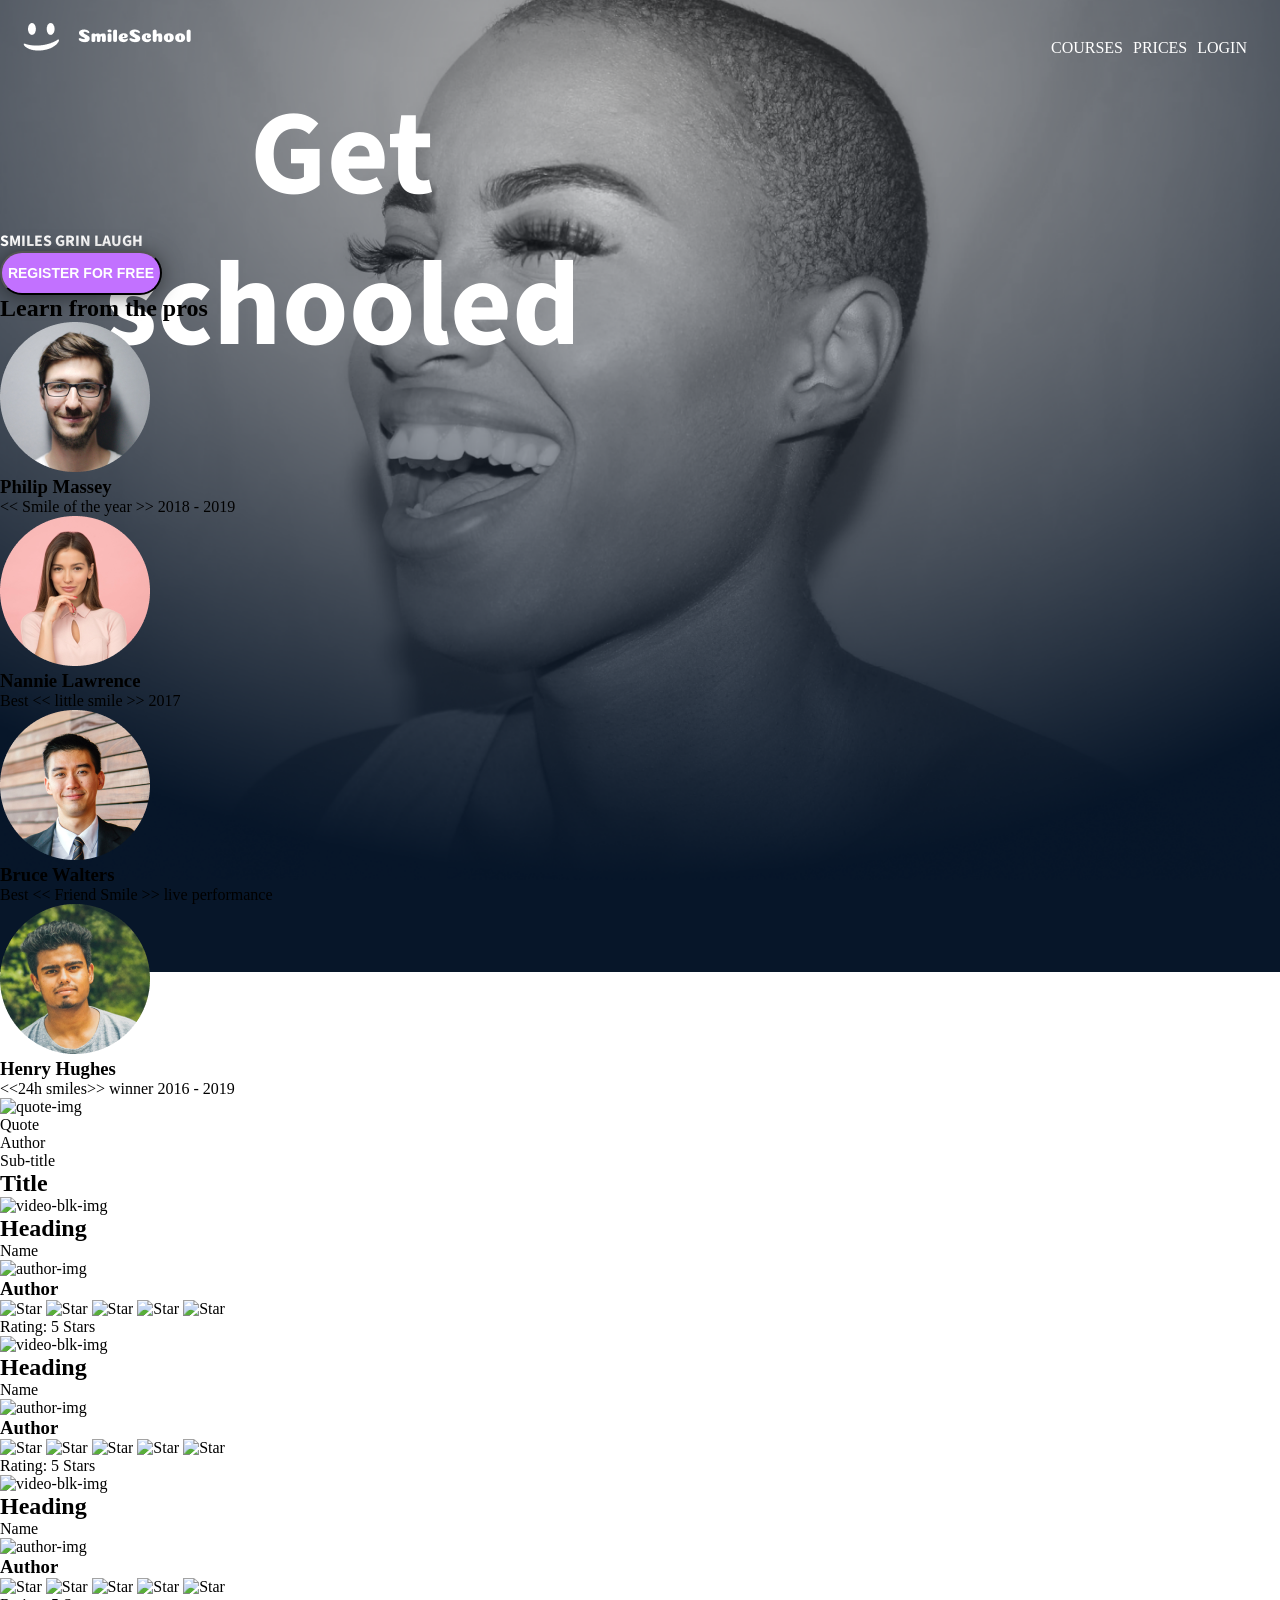
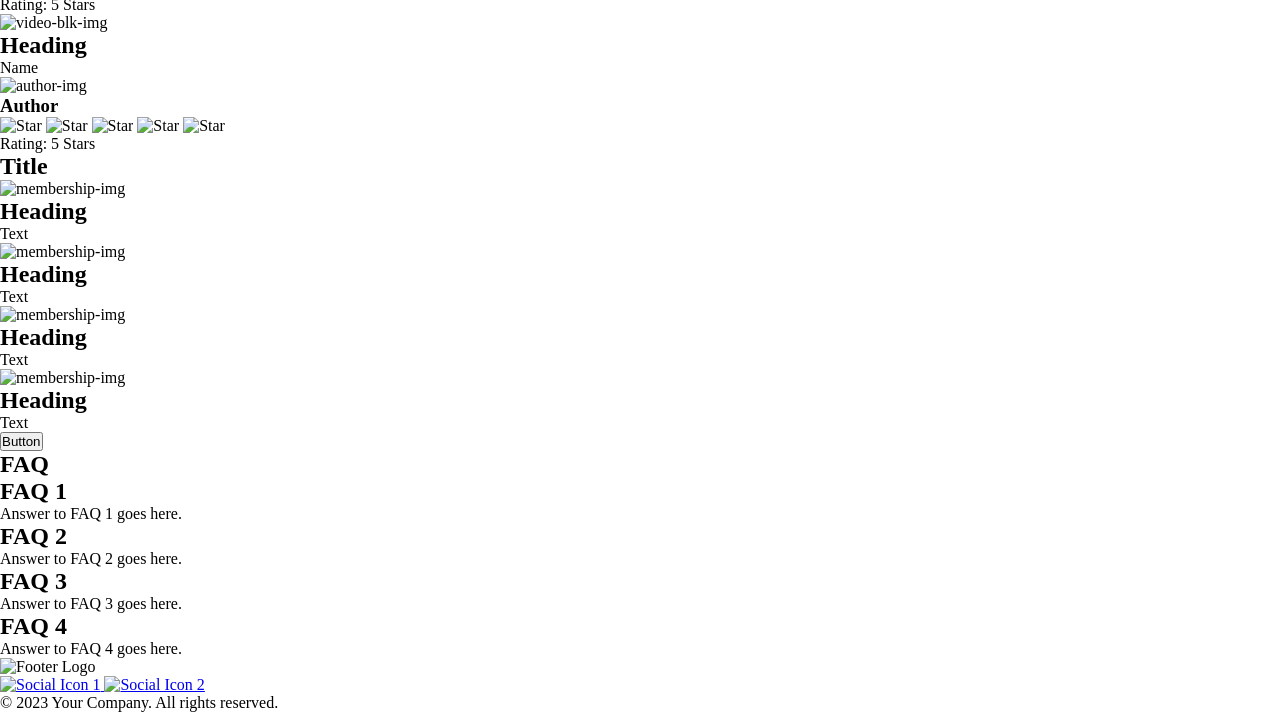
==== css_advanced/index.html @ 33020e46 "button-reg-for-free" ====
<!DOCTYPE html>
<html lang="en-US">
    <head>
        <meta charset="utf-8">
        <meta name="viewport" content="width-device-width, initial-scale=1.0">
        <title>My Webpage</title>
        <link rel="stylesheet" href="styles.css">
        <link href='https://fonts.googleapis.com/css?family=Source+Sans+Pro' rel='stylesheet' type='text/css'>
    </head>
    <body>
        <header>
            <div>
                <a href="#">
                    <img src="images/logo.png" alt="logo" class="logo">
                </a>
            </div>
            <div class="nav">
                <ul>
                    <li><a href="#"> COURSES </a></li>
                    <li><a href="#"> PRICES </a></li>
                    <li><a href="#"> LOGIN </a></li>
                </ul>
        </header>
        <main>
            <section class="school">
                <div>
                    <h1 class="get-schooled"> Get schooled </h1>
                    <p>
                        <span class="smiles"> SMILES </span>
                        <span class="grin"> GRIN </span>
                        <span class="laugh"> LAUGH </span>
                    </p>
                    <button class="reg-btn" id="reg-4-free"> REGISTER FOR FREE </button>
                </div>
                <div>
                    <h2><span class="learn-colour">Learn</span>&nbsp;from the pros</h2>
                    <div  class="avatar">
                        <div class="avatar">
                            <img src="images/avatar-1.png" alt="Philip Massey">
                            <h3>Philip Massey</h3>
                            <p>&lt;&lt; Smile of the year &gt;&gt; 2018 - 2019 </p>                        
                        </div>
                        <div>
                            <img src="images/avatar-2.png" alt="Nannie Lawrence">
                            <h3>Nannie Lawrence</h3>
                            <p>Best &lt;&lt; little smile &gt;&gt; 2017 </p>
                        </div>
                        <div>
                            <img src="images/avatar-3.png" alt="Bruce Walters">
                            <h3>Bruce Walters</h3>
                            <p> Best &lt;&lt; Friend Smile &gt;&gt; live performance </p>
                        </div>
                        <div>
                            <img src="images/avatar-4.png" alt="Henry Hughes">
                            <h3>Henry Hughes</h3>
                            <p>&lt;&lt;24h smiles&gt;&gt; winner 2016 - 2019</p>
                        </div>
                    </div>
                </div>
            </section>
            <section>
                <div>
                   <img src="#" alt="quote-img">
                   <div>
                       <blockquote>Quote</blockquote>
                       <p>Author</p>
                       <p>Sub-title</p>
                    </div> 
                </div>
            </section>
            <section>
                <h1>Title</h1>
                <div class="img-itm">
                    <div>
                        <img src="#" alt="video-blk-img">
                        <h2>Heading</h2>
                        <p>Name</p>
                        <div class="author">
                            <img src="#" alt="author-img">
                            <h3>Author</h3>
                        </div>
                        <div class="rating-block">
                            <div class="stars">
                                <img src="#" alt="Star">
                                <img src="#" alt="Star">
                                <img src="#" alt="Star">
                                <img src="#" alt="Star">
                                <img src="#" alt="Star">
                            </div>
                            <p>Rating: 5 Stars</p>
                        </div>
                    </div>
                </div>
                <div class="img-itm">
                    <div>
                        <img src="#" alt="video-blk-img">
                        <h2>Heading</h2>
                        <p>Name</p>
                        <div class="author">
                            <img src="#" alt="author-img">
                            <h3>Author</h3>
                        </div>
                        <div class="rating-block">
                            <div class="stars">
                                <img src="#" alt="Star">
                                <img src="#" alt="Star">
                                <img src="#" alt="Star">
                                <img src="#" alt="Star">
                                <img src="#" alt="Star">
                            </div>
                            <p>Rating: 5 Stars</p>
                        </div>
                    </div>
                </div>
                <div class="img-itm">
                    <div>
                        <img src="#" alt="video-blk-img">
                        <h2>Heading</h2>
                        <p>Name</p>
                        <div class="author">
                            <img src="#" alt="author-img">
                            <h3>Author</h3>
                        </div>
                        <div class="rating-block">
                            <div class="stars">
                                <img src="#" alt="Star">
                                <img src="#" alt="Star">
                                <img src="#" alt="Star">
                                <img src="#" alt="Star">
                                <img src="#" alt="Star">
                            </div>
                            <p>Rating: 5 Stars</p>
                        </div>
                    </div>
                </div>
                <div class="img-itm">
                    <div>
                        <img src="#" alt="video-blk-img">
                        <h2>Heading</h2>
                        <p>Name</p>
                        <div class="author">
                            <img src="#" alt="author-img">
                            <h3>Author</h3>
                        </div>
                        <div class="rating-block">
                            <div class="stars">
                                <img src="#" alt="Star">
                                <img src="#" alt="Star">
                                <img src="#" alt="Star">
                                <img src="#" alt="Star">
                                <img src="#" alt="Star">
                            </div>
                            <p>Rating: 5 Stars</p>
                        </div>
                    </div>
                </div>
            </section>
            <section class="membership">
                <h1>Title</h1>
                <div>
                    <div>
                        <img src="#" alt="membership-img">
                        <h2>Heading</h2>
                        <p>Text</p>
                    </div>
                    <div>
                        <img src="#" alt="membership-img">
                        <h2>Heading</h2>
                        <p>Text</p>
                    </div>
                    <div>
                        <img src="#" alt="membership-img">
                        <h2>Heading</h2>
                        <p>Text</p>
                    </div>
                    <div>
                        <img src="#" alt="membership-img">
                        <h2>Heading</h2>
                        <p>Text</p>
                    </div>
                </div>
                <button>Button</button>
            </section>
            <section id="faq">
                <h1>FAQ</h1>
                <div class="row block">
                    <div class="item block">
                        <h2>FAQ 1</h2>
                        <p>Answer to FAQ 1 goes here.</p>
                    </div>
                    <div class="item block">
                        <h2>FAQ 2</h2>
                        <p>Answer to FAQ 2 goes here.</p>
                    </div>
                </div>
                <div class="row block">
                    <div class="item block">
                        <h2>FAQ 3</h2>
                        <p>Answer to FAQ 3 goes here.</p>
                    </div>
                    <div class="item block">
                        <h2>FAQ 4</h2>
                        <p>Answer to FAQ 4 goes here.</p>
                    </div>
                </div>
            </section>
        </main>
        <!-- Footer -->
        <footer>
            <div class="global block">
                <div class="row block">
                    <img src="footer-logo.png" alt="Footer Logo">
                    <div class="block">
                        <a href="#">
                            <img src="social-icon1.png" alt="Social Icon 1">
                        </a>
                        <a href="#">
                            <img src="social-icon2.png" alt="Social Icon 2">
                        </a>
                    </div>
                    <p>© 2023 Your Company. All rights reserved.</p>
                </div>
            </div>
        </footer>
        
    </body>
</html>
---- css_advanced/styles.css ----
* {
    margin: 0;
    padding: 0;
    box-sizing: border-box;
}
body {
    background: url("images/background.png") no-repeat;
    background-size: contain;
}
header {
    padding: 23px;
    display: flex;
    justify-content: space-between;
}

.logo {
    align-self: flex-start;
    text-align:left;
}

.logo img {
    width: 90px;
    height: auto;
}
.nav {
    align-self: flex-end;
    text-align:right;
}
.nav ul {
    list-style-type: none;
    margin: 0;
    padding: 0;
    display: flex;
    justify-content: space-between;
}
.nav li {
    display: inline-block;
    margin-right: 10px;
}
.nav a {
    color: #fff;
    text-decoration: none;
}
.nav a:hover {
    color: #808;
}
.get-schooled {
    width: 684px;
    height: 151px;
    top: 220px;
    left: 377px;
    font-family: Source Sans Pro;
    font-size: 120px;
    font-weight: 700;
    line-height: 151px;
    letter-spacing: 0px;
    text-align: center;
    color: #FFFFFF;
}
/*.school{
    text-align: center;
}*/
.smiles{
    width: 52px;
    height: 20px;
    top: 361px;
    left: 593px;
    font-family: Source Sans Pro;
    font-size: 16px;
    font-weight: 700;
    line-height: 20px;
    letter-spacing: 0px;
    text-align: center;
    color: #FFFFFF;
}
.grin{
    width: 36px;
    height: 20px;
    top: 361px;
    left: 704px;
    font-family: Source Sans Pro;
    font-size: 16px;
    font-weight: 700;
    line-height: 20px;
    letter-spacing: 0px;
    text-align: center;
    color: #FFFFFF;
}
.laugh{
    width: 49px;
    height: 20px;
    top: 361px;
    left: 797px;
    color: #FFFFFF;
    font-family: Source Sans Pro;
    font-size: 16px;
    font-weight: 700;
    line-height: 20px;
    letter-spacing: 0px;
    text-align: center;
}
.reg-btn{
    width: 162px;
    height: 44px;
    top: 419px;
    left: 639px;
    box-shadow: 0px 2px 20px 0px #00000080;
    background: #C271FF;
    border-radius: 25px;
}
#reg-4-free {
    width: 121px
    height: 18px
    top: 13px
    left: 20px
    font-family: Source Sans Pro;
    font-size: 14px;
    font-weight: 600;
    line-height: 18px;
    letter-spacing: 0px;
    text-align: center;
    color: #FFFFFF;
}
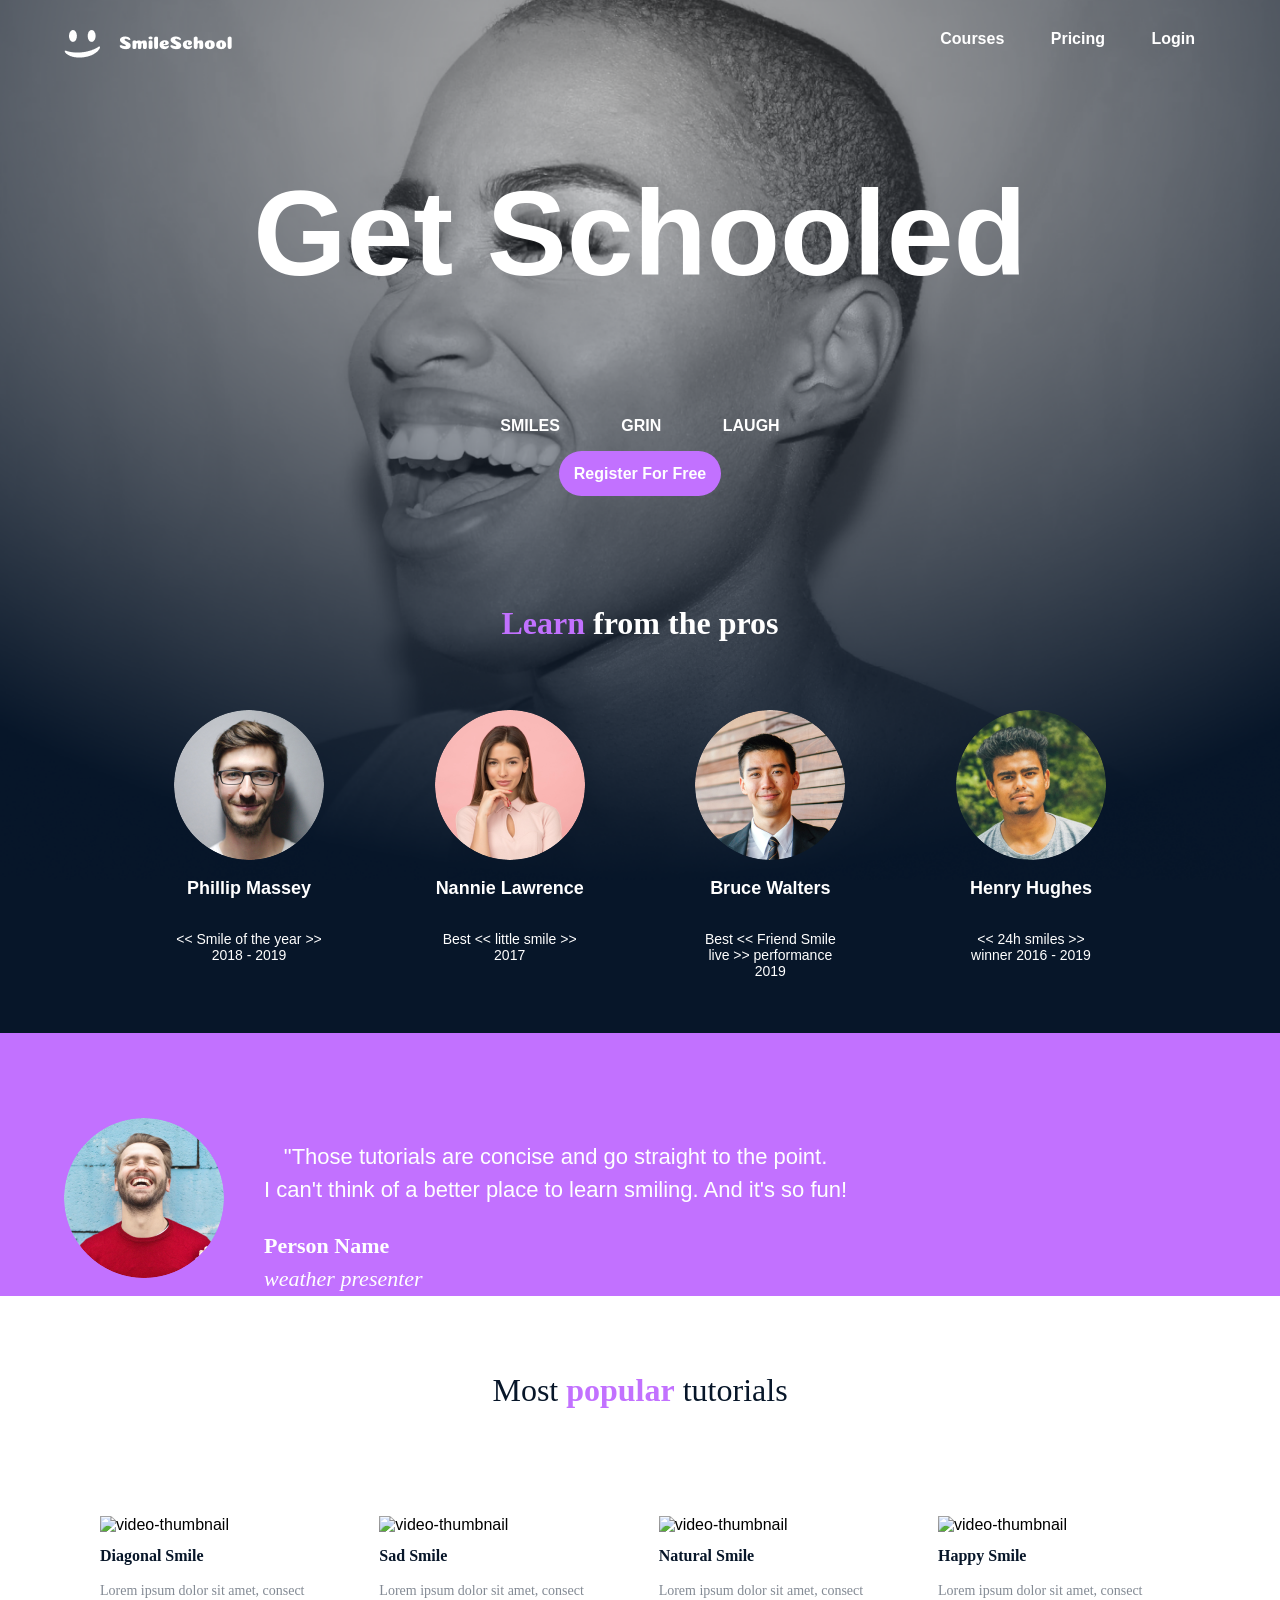
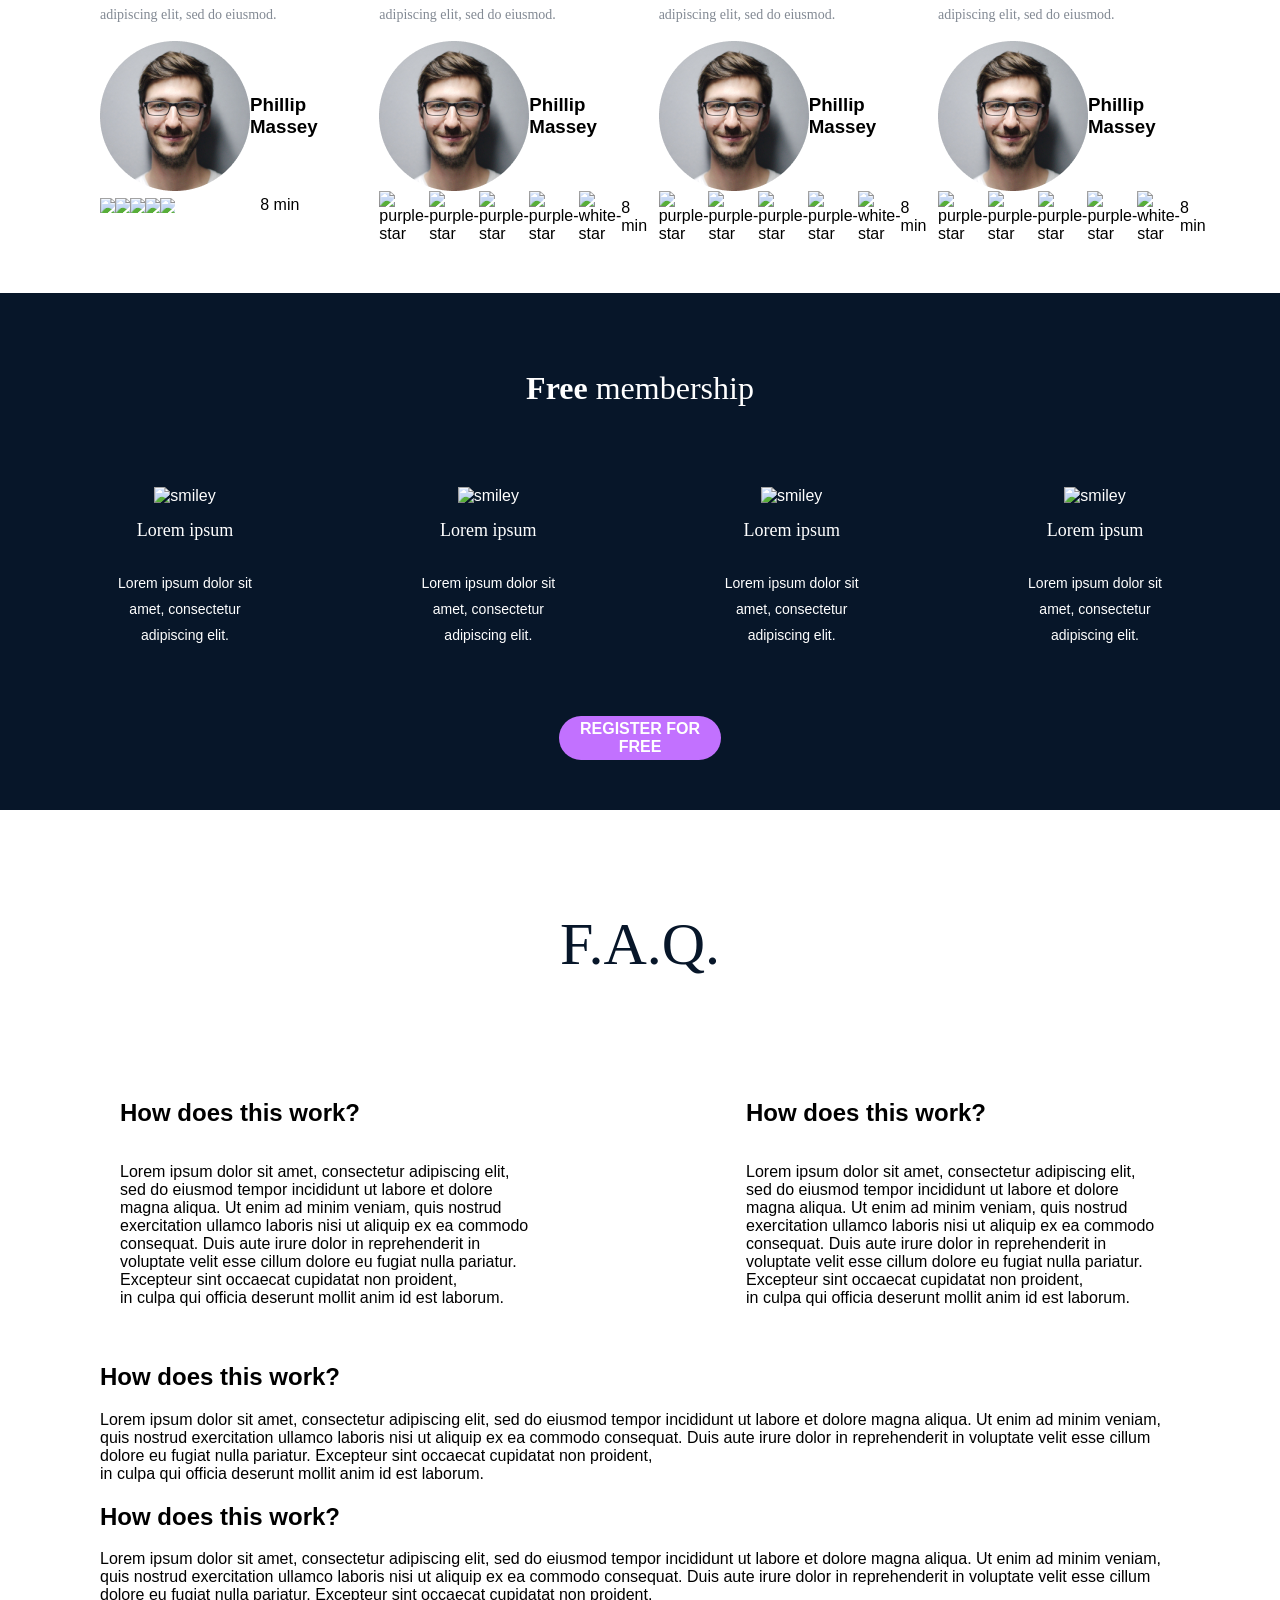
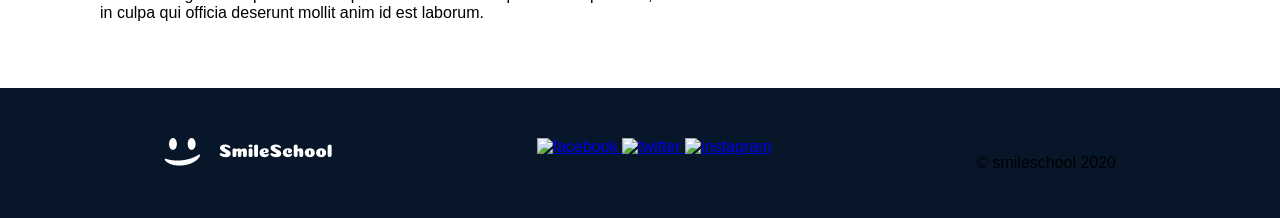
==== commit 9e8d8c6d: "update" ====
--- a/css_advanced/index.html
+++ b/css_advanced/index.html
@@ -1,227 +1,229 @@
 <!DOCTYPE html>
-<html lang="en-US">
-    <head>
-        <meta charset="utf-8">
-        <meta name="viewport" content="width-device-width, initial-scale=1.0">
-        <title>My Webpage</title>
-        <link rel="stylesheet" href="styles.css">
-        <link href='https://fonts.googleapis.com/css?family=Source+Sans+Pro' rel='stylesheet' type='text/css'>
-    </head>
-    <body>
-        <header>
+<html lang="en">
+<head>
+    <meta charset="UTF-8">
+    <meta name="viewport" content="width=device-width, initial-scale=1.0">
+    <link href="styles.css" rel="stylesheet">
+    <title>:: Chidiebere Ekwedike - Figma ::</title>
+</head>
+<body class="background">
+    <header>
+     <div class="header">
+        <div class="div-header">
+            <a href="#" target="_blank">
+                <img src="images/logo.png" alt="A smiling emoji"></a>
+        </div>
+        <div class="div-ul">
+            <a href="#" target="_blank">Courses</a>
+            <a href="#" target="_blank">Pricing</a>
+            <a href="#" target="_blank">Login</a>
+        </div>
+     </div>
+    </header>
+    <main>
+    <section> 
+        <div class="landing">
+          <h1 class="landing-h1">Get Schooled</h1>
+            <p class="landing-p"> SMILES  GRIN  LAUGH </p>
+            <button class="button">
+                Register  For  Free
+            </button>
+        </div>
+        <div class="pros">
+            <h2 class="pros-h2">
+                <span class="beuty">Learn</span> from the pros
+            </h2>
+         <div class="pro-profiles">
+           <div>
+            <img src="images/avatar-1.png" alt="Phil">
+            <h3>Phillip Massey</h3>
+            <p>&lt;&lt; Smile of the year &gt;&gt; 2018 - 2019</p>
+         </div>
+         <div>
+            <img src="images/avatar-2.png" alt="Nannie">
+            <h3>Nannie Lawrence</h3>
+            <p>Best &lt;&lt; little smile &gt;&gt; 2017</p>
+         </div>
+         <div>
+            <img src="images/avatar-3.png" alt="Bruce">
+            <h3>Bruce Walters</h3>
+            <p>Best &lt;&lt; Friend Smile live &gt;&gt; performance 2019</p>
+         </div>
+         <div>
+            <img src="images/avatar-4.png" alt="Henry">
+            <h3>Henry Hughes</h3>
+            <p>&lt;&lt; 24h smiles &gt;&gt; winner 2016 - 2019</p>
+         </div>
+         </div>
+     </div>   
+</section>
+<section class="quote-sec">
+     <div class="quote-prof">
+      <img class="quote-img" src="images/avatar (3).png" alt="avat-3">
+        <div class="quote">
+         <blockquote>
+            "Those tutorials are concise and go straight to the point.<br> I can't think of a better place to learn smiling. And it's so fun!
+         </blockquote>
+         <p class="persona">Person Name</p>
+         <p class="italic">weather presenter</p>
+      </div>
+     </div>
+</section>
+<section class="tutorials">
+    <h1 class="tutorials-h1"> Most <span class="span-t">popular</span> tutorials</h1>
+    <div>
+         <div class="tutorial-item">
+            <img src="images/smile-1.png" alt="video-thumbnail">
+            <h2>Diagonal Smile</h2>
+            <p>Lorem ipsum dolor sit amet, consect adipiscing elit, sed do eiusmod.</p>
+         <div>
+            <img src="images/avatar-1.png" alt="Phil">
+            <h3>Phillip Massey</h3>
+         </div>
+         <div class="tutorial-foot">
+            <div class="rating">
+                    <img src="images/purple-star.png" alt="purple-star">
+                    <img src="images/purple-star.png" alt="purple-star">
+                    <img src="images/purple-star.png" alt="purple-star">
+                    <img src="images/purple-star.png" alt="purple-star">
+                    <img src="images/white-star.png" alt="white-star">
+            </div>
+            </p>8 min</p>
+           </div>
+         </div>
+         <div class="tutorial-item">
+           <img src="images/smile-2.png" alt="video-thumbnail">
+           <h2>Sad Smile</h2>
+           <p>Lorem ipsum dolor sit amet, consect adipiscing elit, sed do eiusmod.</p>
+         <div>
+            <img src="images/avatar-1.png" alt="Phil">
+            <h3>Phillip Massey</h3>
+         </div>
+         <div>
+            <div class="tutorial-foot">
+                <img src="images/purple-star.png" alt="purple-star">
+                <img src="images/purple-star.png" alt="purple-star">
+                <img src="images/purple-star.png" alt="purple-star">
+                <img src="images/purple-star.png" alt="purple-star">
+                <img src="images/white-star.png" alt="white-star">
+            </div>
+            </p>8 min</p>
+          </div>
+        </div>
+        <div class="tutorial-item">
+            <img src="images/smile-3.png" alt="video-thumbnail">
+            <h2>Natural Smile</h2>
+            <p>Lorem ipsum dolor sit amet, consect adipiscing elit, sed do eiusmod.</p>
+          <div>
+            <img src="images/avatar-1.png" alt="Phil">
+            <h3>Phillip Massey</h3>
+          </div>
+          <div>
+            <div class="tutorial-foot">
+                <img src="images/purple-star.png" alt="purple-star">
+                <img src="images/purple-star.png" alt="purple-star">
+                <img src="images/purple-star.png" alt="purple-star">
+                <img src="images/purple-star.png" alt="purple-star">
+                <img src="images/white-star.png" alt="white-star">
+            </div>
+            </p>8 min</p>
+            </div>
+        </div>
+        <div class="tutorial-item">
+            <img src="images/smile-4.png" alt="video-thumbnail">
+            <h2>Happy Smile</h2>
+            <p>Lorem ipsum dolor sit amet, consect adipiscing elit, sed do eiusmod.</p>
+        <div>
+            <img src="images/avatar-1.png" alt="Phil">
+            <h3>Phillip Massey</h3>
+     </div>
+     <div>
+        <div class="tutorial-foot">
+            <img src="images/purple-star.png" alt="purple-star">
+            <img src="images/purple-star.png" alt="purple-star">
+            <img src="images/purple-star.png" alt="purple-star">
+            <img src="images/purple-star.png" alt="purple-star">
+            <img src="images/white-star.png" alt="white-star">
+        </div>
+        </p>8 min</p>
+       </div>
+      </div>
+    </div>
+</section>
+<section class="membership">
+    <h1><b>Free</b>&nbsp;membership</h1>
+    <div class="members">
+        <div>
+            <img src="images/smiley.png" alt="smiley">
+            <h2>Lorem ipsum</h2>
+            <p>Lorem ipsum dolor sit amet, consectetur adipiscing elit.</p>
+        </div>
+        <div>
+            <img src="images/smiley.png" alt="smiley">
+            <h2>Lorem ipsum</h2>
+            <p>Lorem ipsum dolor sit amet, consectetur adipiscing elit.</p>
+        </div>
+        <div>
+            <img src="images/smiley.png" alt="smiley">
+            <h2>Lorem ipsum</h2>
+            <p>Lorem ipsum dolor sit amet, consectetur adipiscing elit.</p>
+        </div>
+        <div>
+            <img src="images/smiley.png" alt="smiley">
+            <h2>Lorem ipsum</h2>
+            <p>Lorem ipsum dolor sit amet, consectetur adipiscing elit.</p>
+        </div>
+    </div>
+    <button class="btn">REGISTER FOR FREE</button>
+</section>
+<section class="faq">
+    <h1>F.A.Q.</h1>
+    <div class="questions" >
+         <div>
+
+            <h2>How does this work?</h2>
+            <p>Lorem ipsum dolor sit amet, consectetur adipiscing elit, sed do eiusmod tempor incididunt ut labore et dolore magna aliqua. Ut enim ad minim veniam, quis nostrud exercitation ullamco laboris nisi ut aliquip ex ea commodo consequat. Duis aute irure dolor in reprehenderit in voluptate velit esse cillum dolore eu fugiat nulla pariatur. Excepteur sint occaecat cupidatat non proident,  
+            <br> in culpa qui officia deserunt mollit anim id est laborum.</p>
+         </div>
+         <div>
+            <h2>How does this work?</h2>
+            <p>Lorem ipsum dolor sit amet, consectetur adipiscing elit, sed do eiusmod tempor incididunt ut labore et dolore magna aliqua. Ut enim ad minim veniam, quis nostrud exercitation ullamco laboris nisi ut aliquip ex ea commodo consequat. Duis aute irure dolor in reprehenderit in voluptate velit esse cillum dolore eu fugiat nulla pariatur. Excepteur sint occaecat cupidatat non proident,  
+            <br> in culpa qui officia deserunt mollit anim id est laborum.</p>
+         </div>
+      </div>
+     <div>
+        <div>
+            <h2>How does this work?</h2>
+            <p>Lorem ipsum dolor sit amet, consectetur adipiscing elit, sed do eiusmod tempor incididunt ut labore et dolore magna aliqua. Ut enim ad minim veniam, quis nostrud exercitation ullamco laboris nisi ut aliquip ex ea commodo consequat. Duis aute irure dolor in reprehenderit in voluptate velit esse cillum dolore eu fugiat nulla pariatur. Excepteur sint occaecat cupidatat non proident,  
+            <br> in culpa qui officia deserunt mollit anim id est laborum.</p>
+         </div>
+         <div>
+            <h2>How does this work?</h2>
+            <p>Lorem ipsum dolor sit amet, consectetur adipiscing elit, sed do eiusmod tempor incididunt ut labore et dolore magna aliqua. Ut enim ad minim veniam, quis nostrud exercitation ullamco laboris nisi ut aliquip ex ea commodo consequat. Duis aute irure dolor in reprehenderit in voluptate velit esse cillum dolore eu fugiat nulla pariatur. Excepteur sint occaecat cupidatat non proident,  
+            <br> in culpa qui officia deserunt mollit anim id est laborum.</p>
+         </div>
+     </div>
+    </div>
+</section>
+</main>
+<footer>
+    <div class="end">
+        <div class="social-icons">
+            <img src="images/logo.png" alt="logo">
             <div>
-                <a href="#">
-                    <img src="images/logo.png" alt="logo" class="logo">
+                <a href="#" target="_blank">
+                    <img src="images/facebook.png" alt="facebook">
                 </a>
-            </div>
-            <div class="nav">
-                <ul>
-                    <li><a href="#"> COURSES </a></li>
-                    <li><a href="#"> PRICES </a></li>
-                    <li><a href="#"> LOGIN </a></li>
-                </ul>
-        </header>
-        <main>
-            <section class="school">
-                <div>
-                    <h1 class="get-schooled"> Get schooled </h1>
-                    <p>
-                        <span class="smiles"> SMILES </span>
-                        <span class="grin"> GRIN </span>
-                        <span class="laugh"> LAUGH </span>
-                    </p>
-                    <button class="reg-btn" id="reg-4-free"> REGISTER FOR FREE </button>
-                </div>
-                <div>
-                    <h2><span class="learn-colour">Learn</span>&nbsp;from the pros</h2>
-                    <div  class="avatar">
-                        <div class="avatar">
-                            <img src="images/avatar-1.png" alt="Philip Massey">
-                            <h3>Philip Massey</h3>
-                            <p>&lt;&lt; Smile of the year &gt;&gt; 2018 - 2019 </p>                        
-                        </div>
-                        <div>
-                            <img src="images/avatar-2.png" alt="Nannie Lawrence">
-                            <h3>Nannie Lawrence</h3>
-                            <p>Best &lt;&lt; little smile &gt;&gt; 2017 </p>
-                        </div>
-                        <div>
-                            <img src="images/avatar-3.png" alt="Bruce Walters">
-                            <h3>Bruce Walters</h3>
-                            <p> Best &lt;&lt; Friend Smile &gt;&gt; live performance </p>
-                        </div>
-                        <div>
-                            <img src="images/avatar-4.png" alt="Henry Hughes">
-                            <h3>Henry Hughes</h3>
-                            <p>&lt;&lt;24h smiles&gt;&gt; winner 2016 - 2019</p>
-                        </div>
-                    </div>
-                </div>
-            </section>
-            <section>
-                <div>
-                   <img src="#" alt="quote-img">
-                   <div>
-                       <blockquote>Quote</blockquote>
-                       <p>Author</p>
-                       <p>Sub-title</p>
-                    </div> 
-                </div>
-            </section>
-            <section>
-                <h1>Title</h1>
-                <div class="img-itm">
-                    <div>
-                        <img src="#" alt="video-blk-img">
-                        <h2>Heading</h2>
-                        <p>Name</p>
-                        <div class="author">
-                            <img src="#" alt="author-img">
-                            <h3>Author</h3>
-                        </div>
-                        <div class="rating-block">
-                            <div class="stars">
-                                <img src="#" alt="Star">
-                                <img src="#" alt="Star">
-                                <img src="#" alt="Star">
-                                <img src="#" alt="Star">
-                                <img src="#" alt="Star">
-                            </div>
-                            <p>Rating: 5 Stars</p>
-                        </div>
-                    </div>
-                </div>
-                <div class="img-itm">
-                    <div>
-                        <img src="#" alt="video-blk-img">
-                        <h2>Heading</h2>
-                        <p>Name</p>
-                        <div class="author">
-                            <img src="#" alt="author-img">
-                            <h3>Author</h3>
-                        </div>
-                        <div class="rating-block">
-                            <div class="stars">
-                                <img src="#" alt="Star">
-                                <img src="#" alt="Star">
-                                <img src="#" alt="Star">
-                                <img src="#" alt="Star">
-                                <img src="#" alt="Star">
-                            </div>
-                            <p>Rating: 5 Stars</p>
-                        </div>
-                    </div>
-                </div>
-                <div class="img-itm">
-                    <div>
-                        <img src="#" alt="video-blk-img">
-                        <h2>Heading</h2>
-                        <p>Name</p>
-                        <div class="author">
-                            <img src="#" alt="author-img">
-                            <h3>Author</h3>
-                        </div>
-                        <div class="rating-block">
-                            <div class="stars">
-                                <img src="#" alt="Star">
-                                <img src="#" alt="Star">
-                                <img src="#" alt="Star">
-                                <img src="#" alt="Star">
-                                <img src="#" alt="Star">
-                            </div>
-                            <p>Rating: 5 Stars</p>
-                        </div>
-                    </div>
-                </div>
-                <div class="img-itm">
-                    <div>
-                        <img src="#" alt="video-blk-img">
-                        <h2>Heading</h2>
-                        <p>Name</p>
-                        <div class="author">
-                            <img src="#" alt="author-img">
-                            <h3>Author</h3>
-                        </div>
-                        <div class="rating-block">
-                            <div class="stars">
-                                <img src="#" alt="Star">
-                                <img src="#" alt="Star">
-                                <img src="#" alt="Star">
-                                <img src="#" alt="Star">
-                                <img src="#" alt="Star">
-                            </div>
-                            <p>Rating: 5 Stars</p>
-                        </div>
-                    </div>
-                </div>
-            </section>
-            <section class="membership">
-                <h1>Title</h1>
-                <div>
-                    <div>
-                        <img src="#" alt="membership-img">
-                        <h2>Heading</h2>
-                        <p>Text</p>
-                    </div>
-                    <div>
-                        <img src="#" alt="membership-img">
-                        <h2>Heading</h2>
-                        <p>Text</p>
-                    </div>
-                    <div>
-                        <img src="#" alt="membership-img">
-                        <h2>Heading</h2>
-                        <p>Text</p>
-                    </div>
-                    <div>
-                        <img src="#" alt="membership-img">
-                        <h2>Heading</h2>
-                        <p>Text</p>
-                    </div>
-                </div>
-                <button>Button</button>
-            </section>
-            <section id="faq">
-                <h1>FAQ</h1>
-                <div class="row block">
-                    <div class="item block">
-                        <h2>FAQ 1</h2>
-                        <p>Answer to FAQ 1 goes here.</p>
-                    </div>
-                    <div class="item block">
-                        <h2>FAQ 2</h2>
-                        <p>Answer to FAQ 2 goes here.</p>
-                    </div>
-                </div>
-                <div class="row block">
-                    <div class="item block">
-                        <h2>FAQ 3</h2>
-                        <p>Answer to FAQ 3 goes here.</p>
-                    </div>
-                    <div class="item block">
-                        <h2>FAQ 4</h2>
-                        <p>Answer to FAQ 4 goes here.</p>
-                    </div>
-                </div>
-            </section>
-        </main>
-        <!-- Footer -->
-        <footer>
-            <div class="global block">
-                <div class="row block">
-                    <img src="footer-logo.png" alt="Footer Logo">
-                    <div class="block">
-                        <a href="#">
-                            <img src="social-icon1.png" alt="Social Icon 1">
-                        </a>
-                        <a href="#">
-                            <img src="social-icon2.png" alt="Social Icon 2">
-                        </a>
-                    </div>
-                    <p>© 2023 Your Company. All rights reserved.</p>
-                </div>
-            </div>
-        </footer>
-        
-    </body>
+                <a href="#" target="_blank">
+                    <img src="images/twitter.png" alt="twitter">
+                </a>
+                <a href="#" target="_blank">
+                    <img src="images/insta.png" alt="instagram">
+                </a>
+            </div>
+            <p>&copy;&nbsp;smileschool 2020</p>
+        </div>
+    </div>
+</footer>
+</body>
 </html>
--- a/css_advanced/styles.css
+++ b/css_advanced/styles.css
@@ -1,123 +1,455 @@
-* {
-    margin: 0;
-    padding: 0;
-    box-sizing: border-box;
-}
 body {
-    background: url("images/background.png") no-repeat;
+    margin: 0px;
+    padding: 30px 0px 0px 0px;
+    font-family: Arial, "source Sans Pro" !important;
+    background: radial-gradient(85.9% 85.9% at 50% 14.1%, rgba(41, 48, 61, 0.00) 0%, #071629 100%), #000;
+}
+
+header,
+footer,
+section {
+    padding-right: 5%;
+    padding-left: 5%;
+}
+
+.background {
+    position: relative;
+    background: url(images/background.png), #071629;
+    background-repeat: no-repeat;
     background-size: contain;
-}
-header {
-    padding: 23px;
-    display: flex;
-    justify-content: space-between;
-}
-
-.logo {
-    align-self: flex-start;
-    text-align:left;
-}
-
-.logo img {
-    width: 90px;
-    height: auto;
-}
-.nav {
-    align-self: flex-end;
-    text-align:right;
-}
-.nav ul {
-    list-style-type: none;
-    margin: 0;
-    padding: 0;
-    display: flex;
-    justify-content: space-between;
-}
-.nav li {
+    min-height: auto;
+}
+
+.header {
+    display: flex;
+    width: 100%;
+    height: 60%;
+    display: row;
+    justify-content: space-between;
+    background: transparent;
+}
+
+.div-ul {
+    list-style: none;
+    border: none;
     display: inline-block;
+}
+
+.div-ul>a {
+    color: #fff;
+    padding: 21px;
+    font-size: 16px;
+    font-style: normal;
+    text-decoration: none;
+    line-height: none;
+    font-weight: 700;
+}
+
+.landing {
+    display: flex;
+    flex-direction: column;
+    align-items: center;
+}
+
+.landing-h1 {
+    color: #fff;
+    text-align: center;
+    font-size: 120px;
+    font-style: normal;
+    font-weight: bold;
+    line-height: normal;
+}
+
+.landing-p {
+    font-size: 16px;
+    color: #fff;
+    text-align: center;
+    line-height: normal;
+    font-weight: 700;
+    word-spacing: 57px;
+    margin-top: 300px 0px;
+
+}
+
+.button {
+    width: 162px;
+    height: 45px;
+    background-color: #C271FF;
+    border: none;
+    outline: none;
+    border-radius: 40px;
+    cursor: pointer;
+    font-size: 16px;
+    color: #fff;
+    font-weight: 700;
+    text-align: center;
+
+
+}
+
+/* lern pro section 2*/
+.pros {
+    display: flex;
+    flex-direction: column;
+    align-items: center;
+    margin-top: 80px;
+    color: #fff;
+    padding: 0px 100px;
+}
+
+.pros-h2 {
+    color: #fff;
+    font-style: normal;
+    font-weight: 700;
+    font-size: 32px;
+    text-align: center;
+    line-height: 40.22px;
+    font-family: Source Sans Pro;
+
+}
+
+.beuty {
+    color: #C271FF;
+}
+
+.pro-profiles {
+    display: flex;
+    flex-direction: row;
+    justify-content: space-between;
+    width: 100%;
+    margin: 40px 0px;
+}
+
+.pro-profiles>div {
+    align-items: center;
+    margin-left: 10px;
     margin-right: 10px;
-}
-.nav a {
-    color: #fff;
-    text-decoration: none;
-}
-.nav a:hover {
-    color: #808;
-}
-.get-schooled {
-    width: 684px;
-    height: 151px;
-    top: 220px;
-    left: 377px;
-    font-family: Source Sans Pro;
-    font-size: 120px;
-    font-weight: 700;
-    line-height: 151px;
-    letter-spacing: 0px;
-    text-align: center;
-    color: #FFFFFF;
-}
-/*.school{
-    text-align: center;
-}*/
-.smiles{
-    width: 52px;
-    height: 20px;
-    top: 361px;
-    left: 593px;
-    font-family: Source Sans Pro;
-    font-size: 16px;
-    font-weight: 700;
-    line-height: 20px;
-    letter-spacing: 0px;
-    text-align: center;
-    color: #FFFFFF;
-}
-.grin{
-    width: 36px;
-    height: 20px;
-    top: 361px;
-    left: 704px;
-    font-family: Source Sans Pro;
-    font-size: 16px;
-    font-weight: 700;
-    line-height: 20px;
-    letter-spacing: 0px;
-    text-align: center;
-    color: #FFFFFF;
-}
-.laugh{
-    width: 49px;
-    height: 20px;
-    top: 361px;
-    left: 797px;
-    color: #FFFFFF;
-    font-family: Source Sans Pro;
-    font-size: 16px;
-    font-weight: 700;
-    line-height: 20px;
-    letter-spacing: 0px;
-    text-align: center;
-}
-.reg-btn{
+    text-align: center;
+    width: 9.375rem;
+    align-items: center;
+    display: flex;
+    flex-direction: column;
+}
+
+.pro-profiles>div>img {
+    width: 9.375rem;
+    border-radius: 50%;
+    flex-shrink: 0;
+    height: 9.375rem;
+}
+
+.pro-profiles>div>h3 {
+    font-style: normal;
+    font-weight: 700;
+    font-size: 1.125rem;
+    line-height: normal;
+    font-family: Source Sans Pro Arial, Helvetica, sans-serif;
+}
+
+.pro-profiles>div>p {
+    font-style: normal;
+    font-family: Source Sans Pro Arial, Helvetica, sans-serif;
+    font-size: 0.875rem;
+    font-weight: 400;
+    line-height: normal;
+}
+
+/*blockquote*/
+.quote-sec {
+    background-color: #C271FF;
+    padding-top: 85px;
+}
+
+.quote-prof {
+
+    display: flex;
+    flex-direction: row;
+    color: #fff;
+    flex-shrink: 0;
+}
+
+.quote-img {
+    width: 160px;
+    height: 160px;
+    border-radius: 50%;
+}
+
+.quote {
+    display: flex;
+    flex-direction: column;
+    align-items: start;
+    text-align: center;
+    font-family: Source Sans Pro Arial, Helvetica, sans-serif;
+    font-weight: 400;
+    font-size: 22px;
+    line-height: 33.6px;
+}
+
+.quote>p {
+    margin: 0px 40px;
+}
+
+.persona {
+    color: #FFF;
+    font-family: Source Sans Pro;
+    font-size: 1.375rem;
+    font-style: normal;
+    font-weight: 700;
+    line-height: 2.1rem;
+    /* 152.727% */
+}
+
+.italic {
+    color: #FFF;
+    font-family: Source Sans Pro;
+    font-size: 1.375rem;
+    font-style: italic;
+    font-weight: 400;
+    line-height: 2.1rem;
+    /* 152.727% */
+}
+
+.tutorials {
+    background-color: #fff;
+    padding-top: 20px ;
+}
+
+/* --------Sub Tutorials*/
+.tutorials{
+    display: flex;
+    flex-direction: column;
+    align-items: center;
+    color: #000;
+    padding: 50px 100px;
+}
+.span-t {
+    color: #C271FF;
+    font-family: Source Sans Pro;
+    font-size: 2rem;
+    font-style: normal;
+    font-weight: 700;
+    line-height: normal;
+}
+
+.tutorials-h1 {
+    color: #071629;
+    text-align: center;
+    font-family: Source Sans Pro;
+    font-size: 2rem;
+    font-style: normal;
+    font-weight: 300;
+    line-height: normal;
+}
+.tutorials>div {
+    display: flex;
+    flex-wrap: wrap;
+    flex-direction: row;
+    justify-content: space-between;
+    margin-top: 80px;
+    width: 100%;
+}
+.tutorial-item {
+    width: 15.125rem;
+}
+.tutorial-item h2 {
+    color: #071629;
+    font-family: Source Sans Pro;
+    font-size: 1rem;
+    font-style: normal;
+    font-weight: 700;
+    line-height: normal;
+}
+.tutorial-item div {
+    display: flex;
+    flex-direction: row;
+    align-items: center;
+}
+.tutorial-item p {
+    color: rgba(7, 22, 41, 0.50);
+    font-family: Source Sans Pro;
+    font-size: 0.875rem;
+    font-style: normal;
+    font-weight: 400;
+    line-height: 1.5rem;
+    /* 171.429% */
+}
+
+.headshot>img {
+    width: 1.875rem;
+    height: 1.875rem;
+    object-fit: cover;
+    border-radius: 50%;
+    margin-right: 20px;
+}
+
+.headshot>h3 {
+    color: #C271FF;
+    font-family: Source Sans Pro;
+    font-size: 0.875rem;
+    font-style: normal;
+    font-weight: 600;
+    line-height: 1.6875rem;
+    /* 192.857% */
+}
+
+.rating>img {
+    width: 0.9375rem;
+    height: 0.9375rem;
+    flex-shrink: 0;
+}
+
+.tutorial-foot {
+    justify-content: space-between;
+}
+/*-------Memberes*/
+.membership {
+    display: flex;
+    flex-direction: column;
+    align-items: center;
+    padding: 50px 100px;
+    color: #ffffff;
+}
+
+.membership>h1 {
+    text-align: center;
+    font-family: Source Sans Pro;
+    font-size: 2rem;
+    font-style: normal;
+    font-weight: 300;
+    line-height: normal;
+}
+
+.members {
+    display: flex;
+    flex-direction: row;
+    justify-content: space-between;
+    width: 100%;
+    margin: 5% 0;
+}
+
+.members>div {
+    display: flex;
+    flex-direction: column;
+    align-items: center;
+    margin-left: 10px;
+    margin-right: 10px;
+    width: 9.375rem;
+    text-align: center;
+}
+
+.members>div>h2 {
+    font-family: Source Sans Pro, Arial, Helvetica, sans-serif;
+    text-align: center;
+    font-family: Source Sans Pro;
+    font-size: 1.125rem;
+    font-weight: 300;
+    line-height: normal;
+}
+
+.members>div>p {
+    color: #FFF;
+    text-align: center;
+    font-family: Source Sans Pro, Arial, Helvetica, sans-serif;
+    font-size: 0.875rem;
+    font-style: normal;
+    font-weight: 400;
+    line-height: 1.625rem;
+}
+
+.btn {
     width: 162px;
     height: 44px;
-    top: 419px;
-    left: 639px;
-    box-shadow: 0px 2px 20px 0px #00000080;
-    background: #C271FF;
     border-radius: 25px;
-}
-#reg-4-free {
-    width: 121px
-    height: 18px
-    top: 13px
-    left: 20px
-    font-family: Source Sans Pro;
-    font-size: 14px;
-    font-weight: 600;
-    line-height: 18px;
-    letter-spacing: 0px;
-    text-align: center;
-    color: #FFFFFF;
-}
+    background-color: #C271FF;
+    border: none;
+    outline: none;
+    cursor: crosshair;
+    font-size: 16px;
+    color: #fff;
+    font-weight: 700;
+    text-align: center;
+}
+
+/*FAQ*/
+.faq {
+    background-color: #ffffff;
+    padding: 50px 100px;
+}
+
+.faq>h1 {
+    color: #071629;
+    text-align: center;
+    font-family: Source Sans Pro;
+    font-size: 3.75rem;
+    font-style: normal;
+    font-weight: 300;
+    line-height: normal;
+}
+
+.questions {
+    display: flex;
+    flex-direction: row;
+    align-items: center;
+    justify-content: space-between;
+    flex-wrap: wrap;
+    margin-top: 80px;
+}
+
+.questions>div {
+    display: flex;
+    flex-direction: column;
+    align-items: start;
+    margin: 20px 20px;
+    max-width: 25.875rem;
+
+}
+
+.questions>div>div>p {
+    color: rgba(7, 22, 41, 0.50);
+    font-family: Source Sans Pro;
+    font-size: 0.875rem;
+    font-style: normal;
+    font-weight: 400;
+    line-height: 1.5rem;
+}
+
+/*footer*/
+.end {
+    padding: 50px 100px;
+    display: flex;
+    flex-direction: column;
+    align-items: center;
+}
+
+.end>div {
+    display: flex;
+    flex-direction: row;
+    justify-content: space-between;
+    width: 100%;
+}
+
+.end > div > div > a > img {
+    width: 1.875rem;
+    height: 1.875rem;
+    flex-shrink: 0;
+}
+.social-icons {
+    width: 130px;
+    height: 30px;
+    top: 90px;
+    left: 1070px;
+    text-decoration: none;
+}
+.end > p {
+    color: #FFF;
+    font-family: Source Sans Pro;
+    font-size: 0.75rem;
+    font-style: normal;
+    font-weight: 400;
+    line-height: normal;
+    width: 130px;
+    height: 30px;
+    top: 90px;
+    left: 1070px;
+    text-decoration: none;
+}
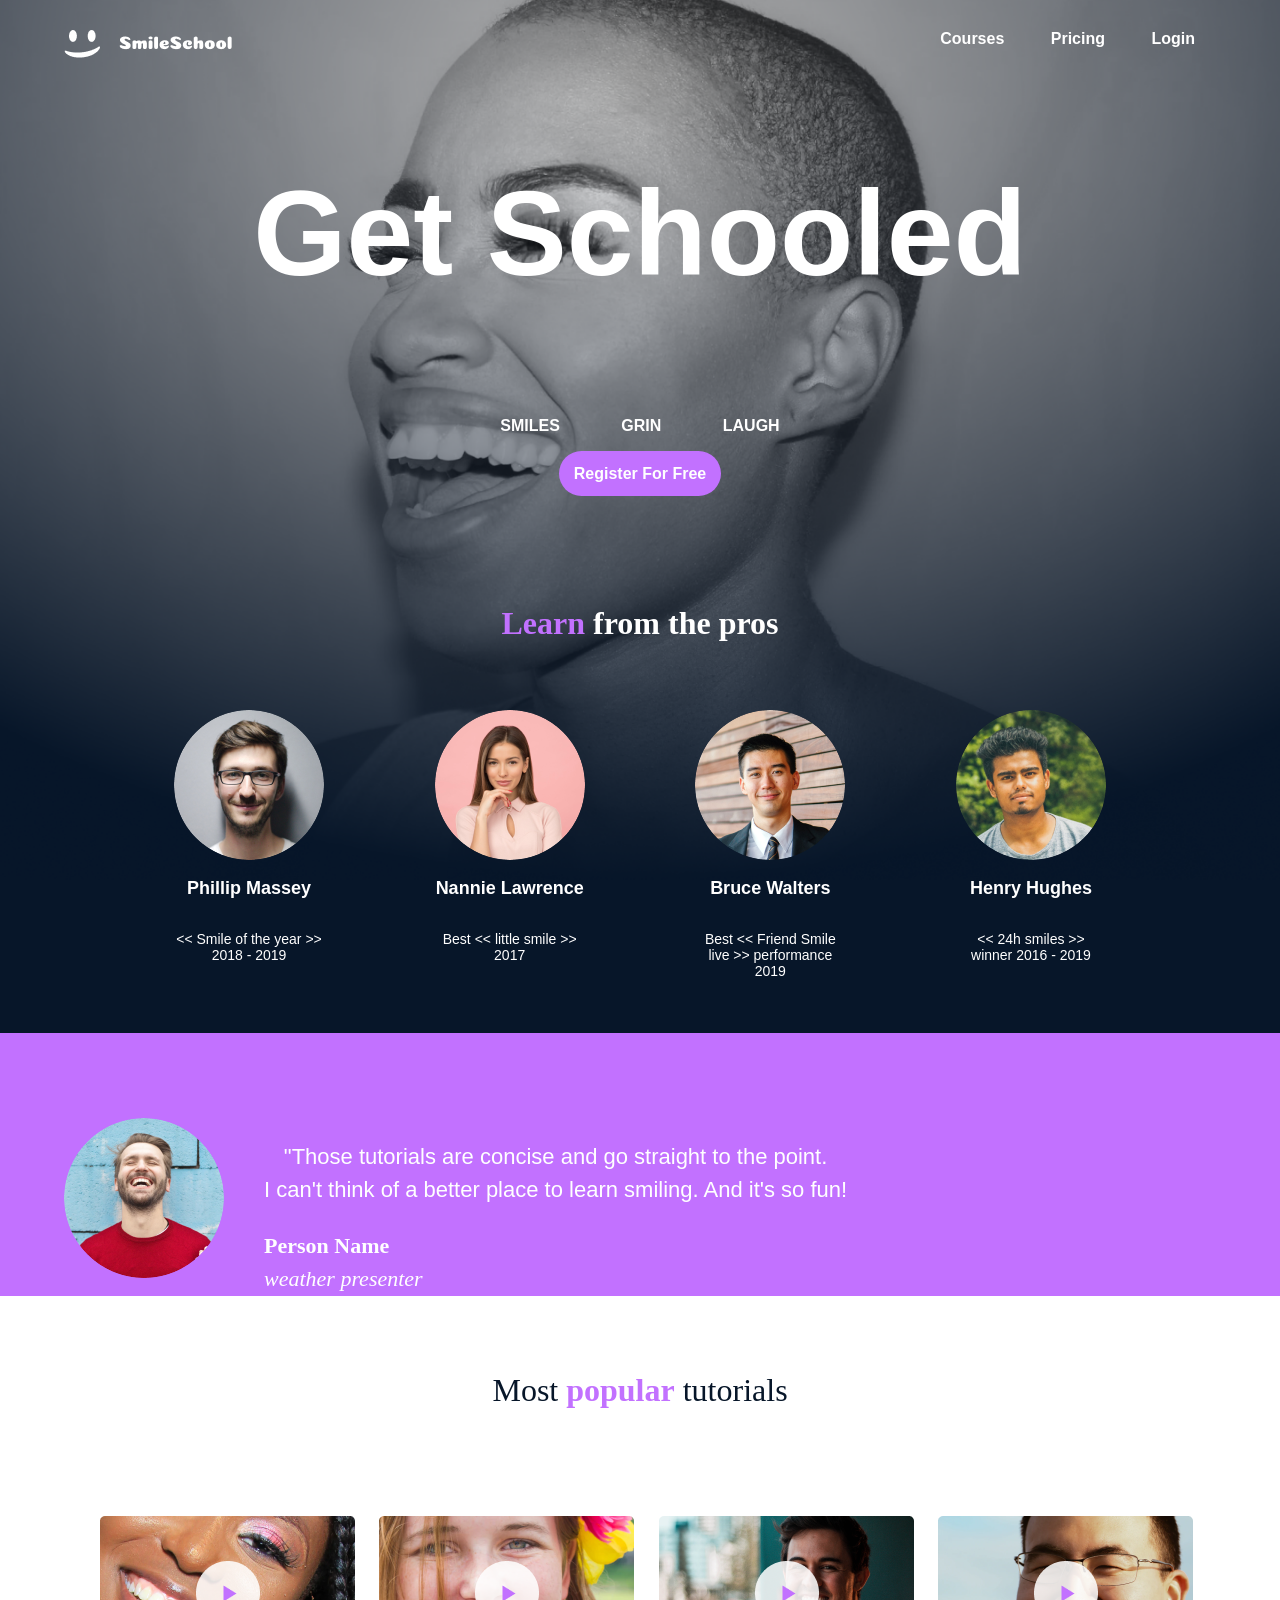
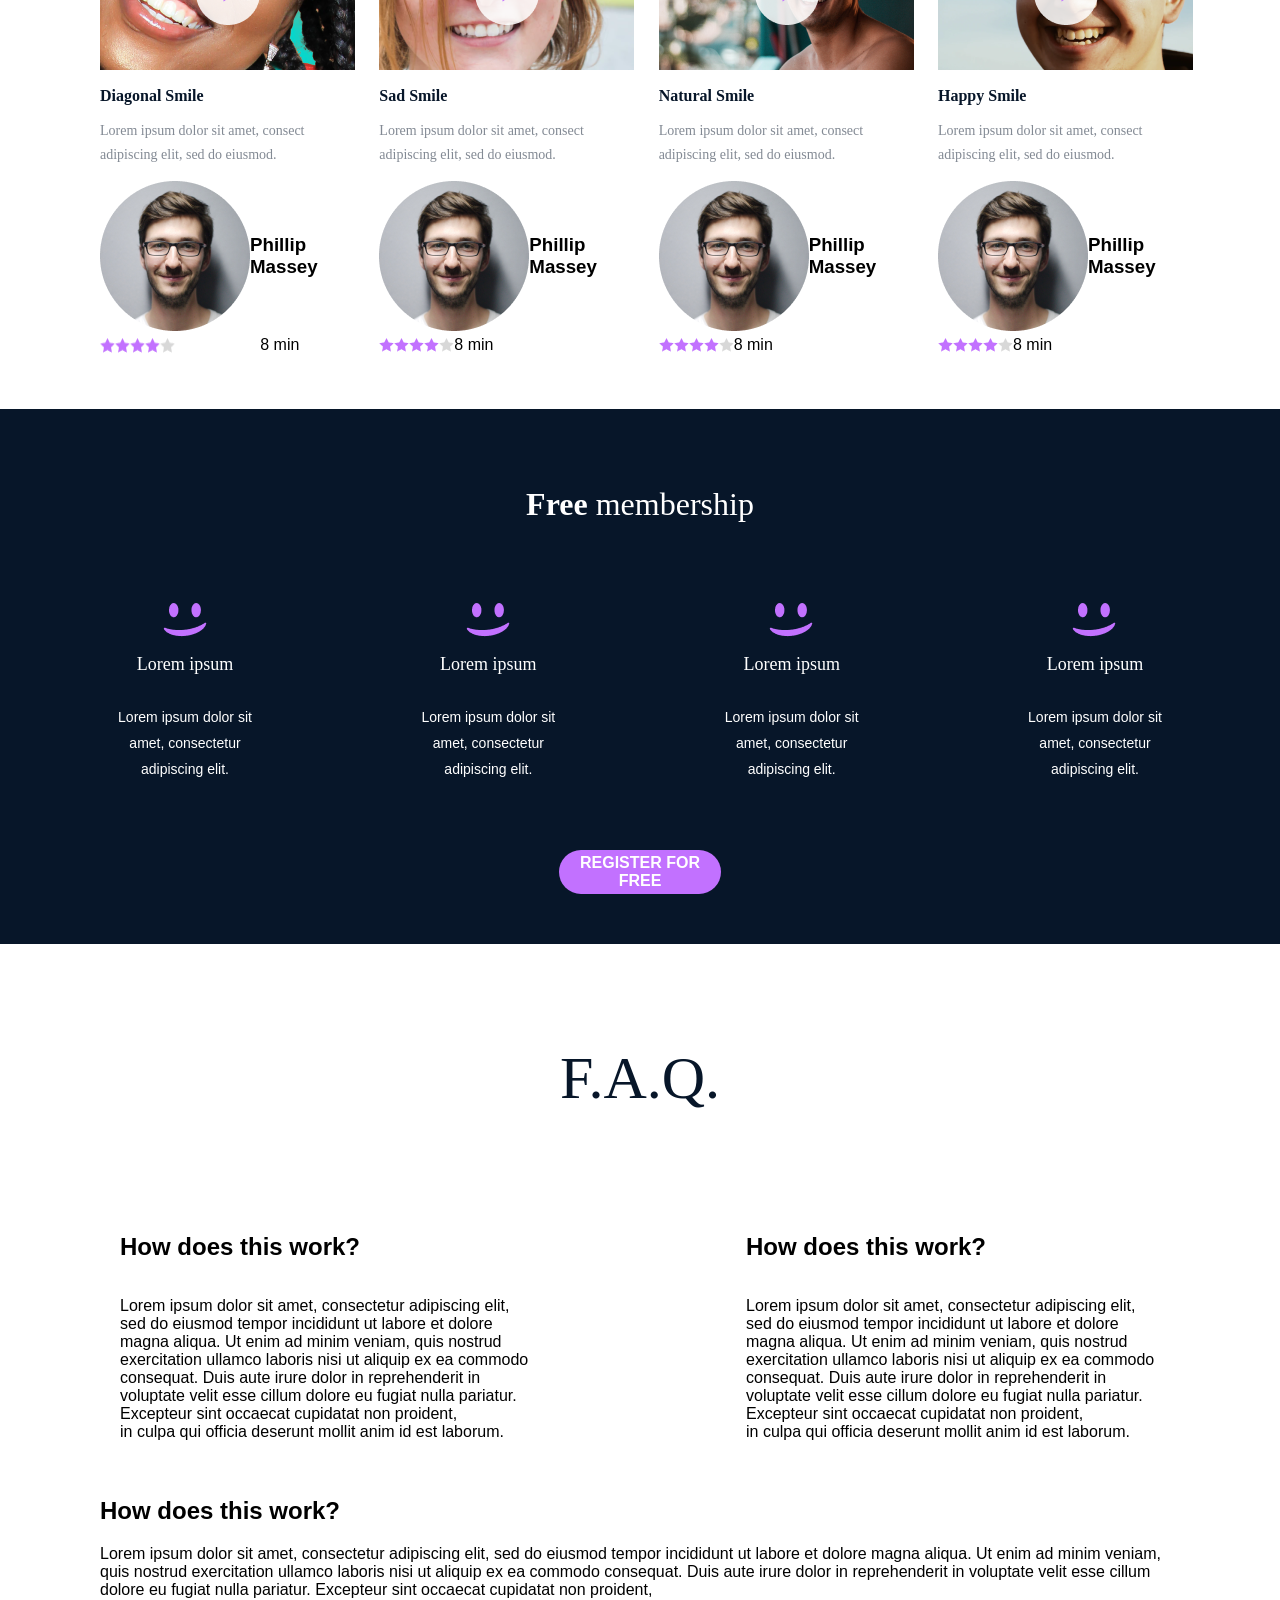
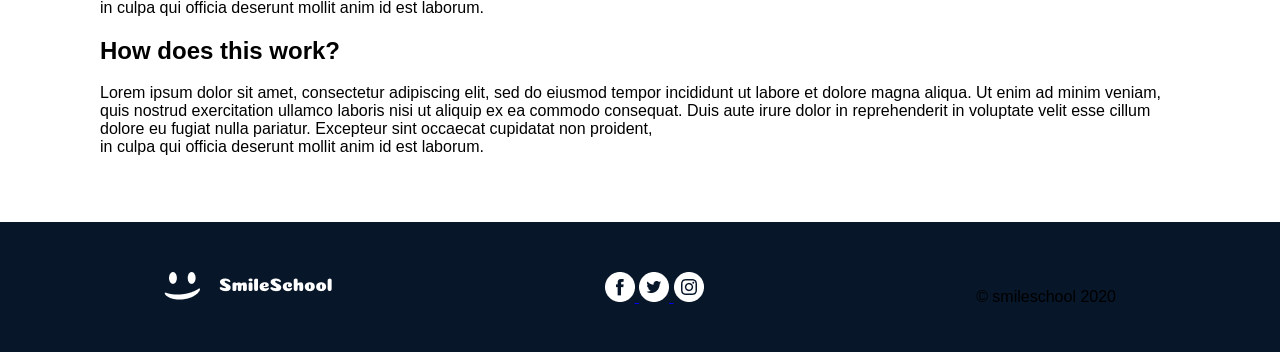
==== commit 8cfe28ff: "updates" ====
--- a/css_advanced/index.html
+++ b/css_advanced/index.html
@@ -1,5 +1,5 @@
 <!DOCTYPE html>
-<html lang="en">
+<html lang="en-US">
 <head>
     <meta charset="UTF-8">
     <meta name="viewport" content="width=device-width, initial-scale=1.0">
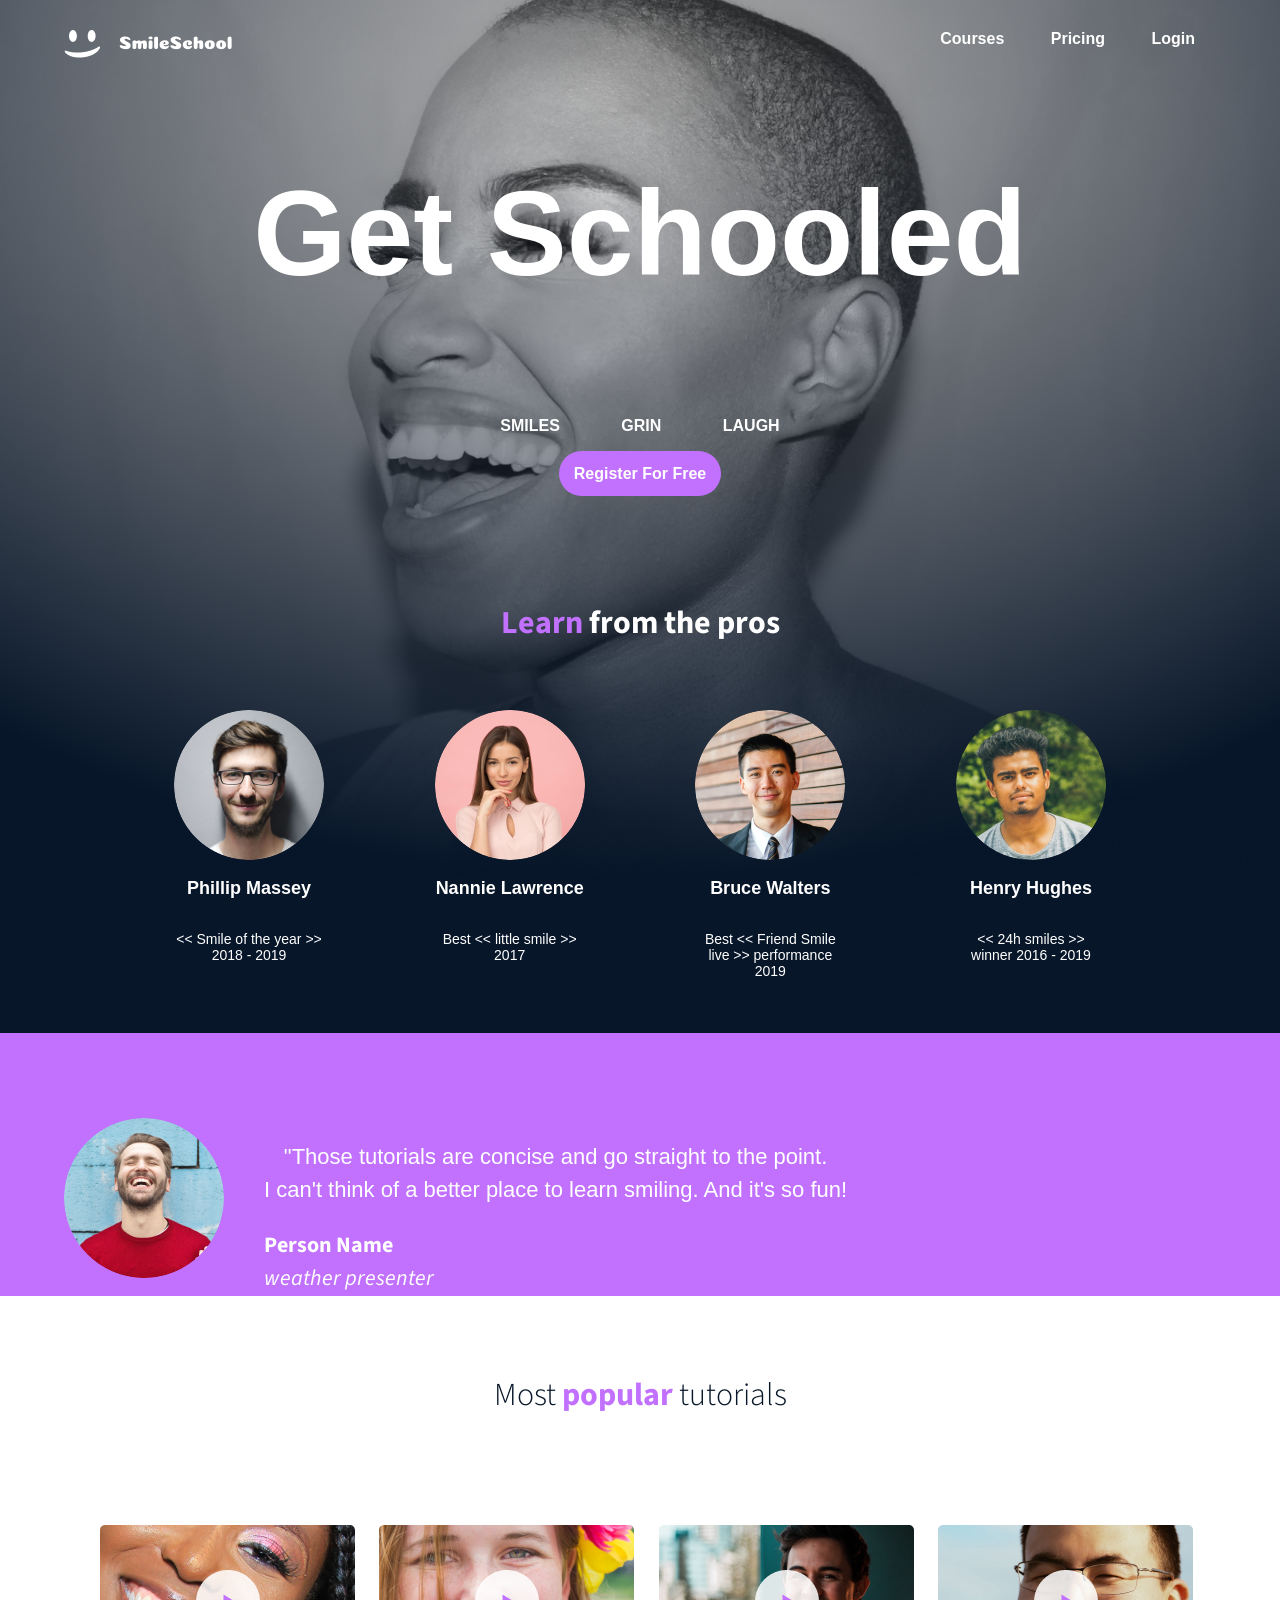
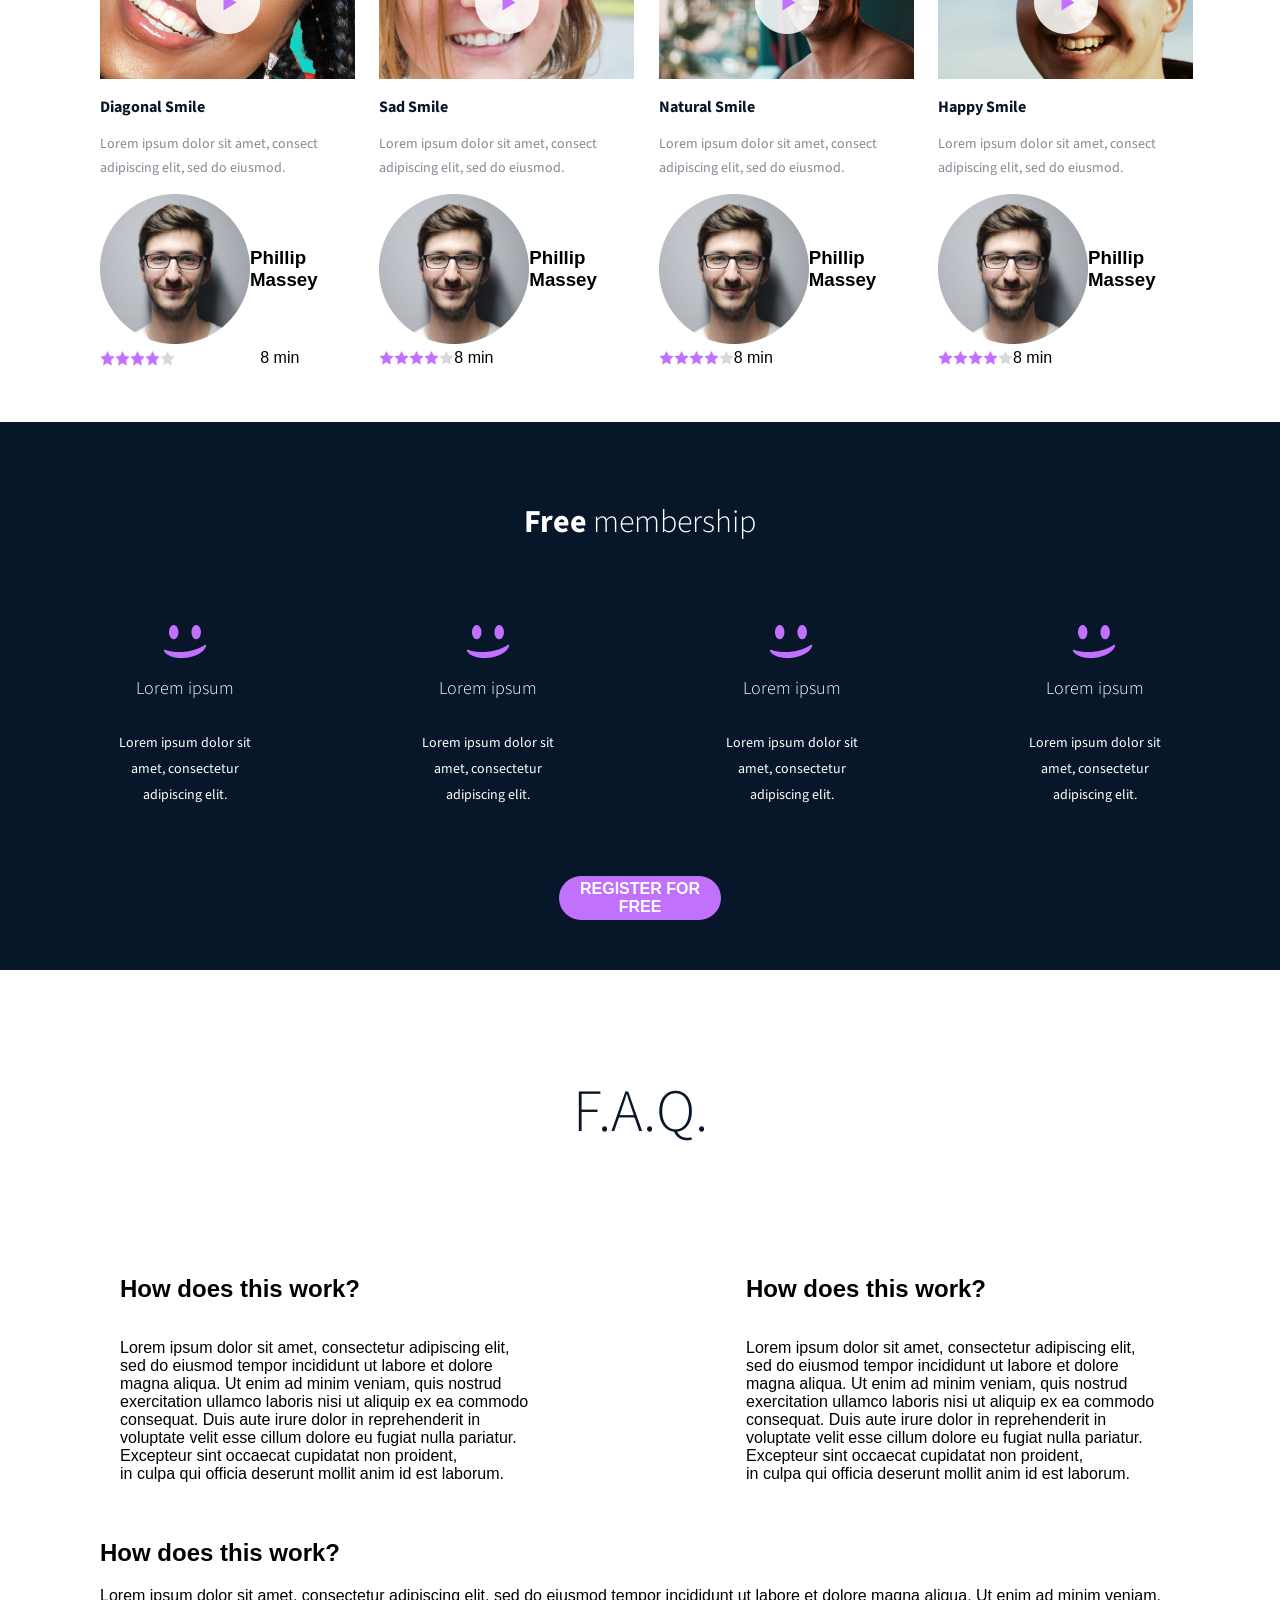
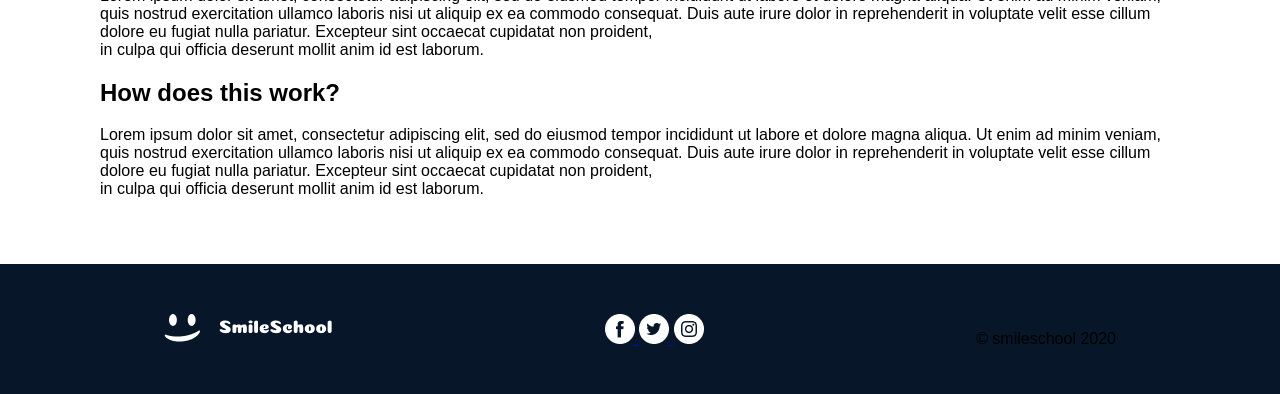
==== commit e9b83888: "font add" ====
--- a/css_advanced/index.html
+++ b/css_advanced/index.html
@@ -3,10 +3,12 @@
 <head>
     <meta charset="UTF-8">
     <meta name="viewport" content="width=device-width, initial-scale=1.0">
+    <link href='https://fonts.googleapis.com/css?family=Source+Sans+Pro' rel='stylesheet' type='text/css'>
     <link href="styles.css" rel="stylesheet">
     <title>:: Chidiebere Ekwedike - Figma ::</title>
 </head>
 <body class="background">
+    <!--header and nav-->
     <header>
      <div class="header">
         <div class="div-header">
@@ -20,7 +22,9 @@
         </div>
      </div>
     </header>
+    <!--main and sections-->
     <main>
+    <!--section 1-landing -->
     <section> 
         <div class="landing">
           <h1 class="landing-h1">Get Schooled</h1>
@@ -31,7 +35,7 @@
         </div>
         <div class="pros">
             <h2 class="pros-h2">
-                <span class="beuty">Learn</span> from the pros
+                <span class="learn-color">Learn</span> from the pros
             </h2>
          <div class="pro-profiles">
            <div>
@@ -57,6 +61,7 @@
          </div>
      </div>   
 </section>
+<!--section 2-quotes-->
 <section class="quote-sec">
      <div class="quote-prof">
       <img class="quote-img" src="images/avatar (3).png" alt="avat-3">
@@ -69,6 +74,7 @@
       </div>
      </div>
 </section>
+<!--section 3-tutorials-->
 <section class="tutorials">
     <h1 class="tutorials-h1"> Most <span class="span-t">popular</span> tutorials</h1>
     <div>
@@ -150,6 +156,7 @@
       </div>
     </div>
 </section>
+<!--section 4-videos-->
 <section class="membership">
     <h1><b>Free</b>&nbsp;membership</h1>
     <div class="members">
@@ -176,6 +183,7 @@
     </div>
     <button class="btn">REGISTER FOR FREE</button>
 </section>
+<!--section 5-FAQs-->
 <section class="faq">
     <h1>F.A.Q.</h1>
     <div class="questions" >
@@ -206,6 +214,7 @@
     </div>
 </section>
 </main>
+<!--footer and socials-->
 <footer>
     <div class="end">
         <div class="social-icons">
--- a/css_advanced/styles.css
+++ b/css_advanced/styles.css
@@ -108,7 +108,7 @@
 
 }
 
-.beuty {
+.learn-color {
     color: #C271FF;
 }
 
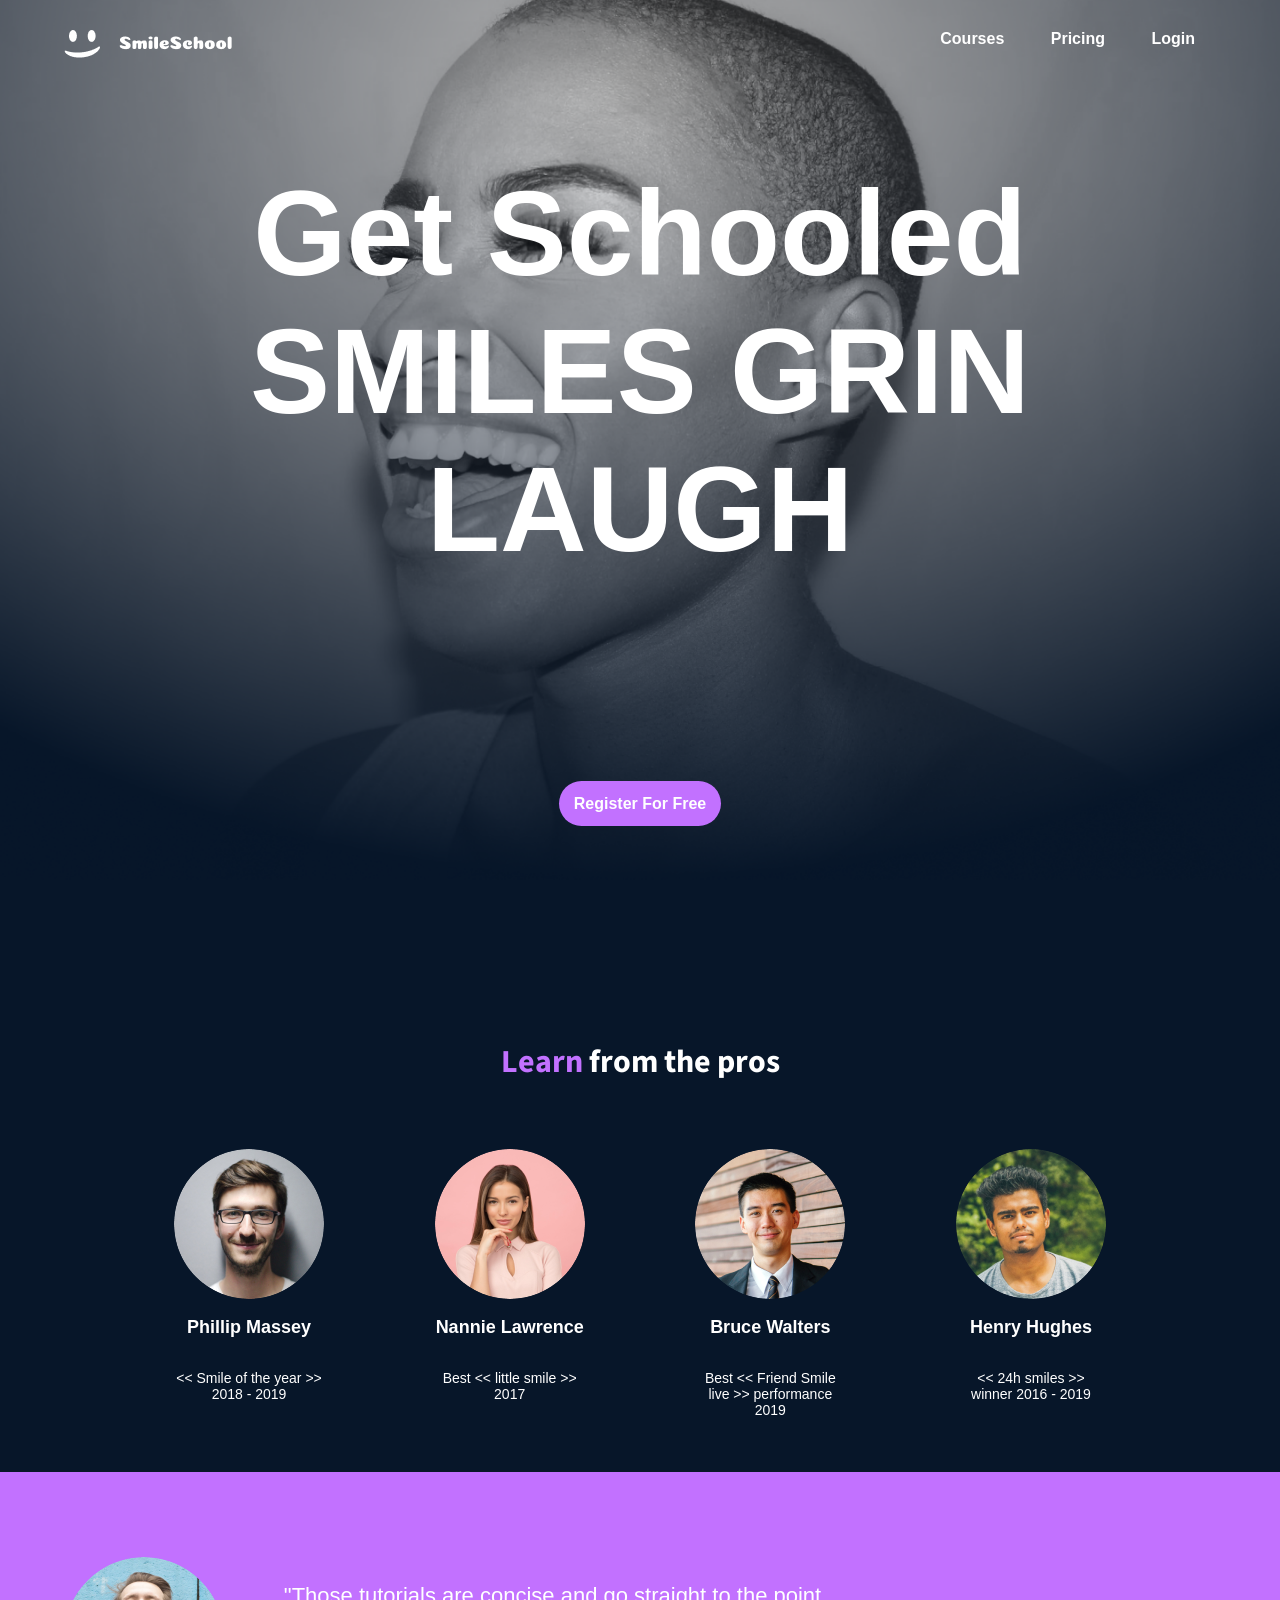
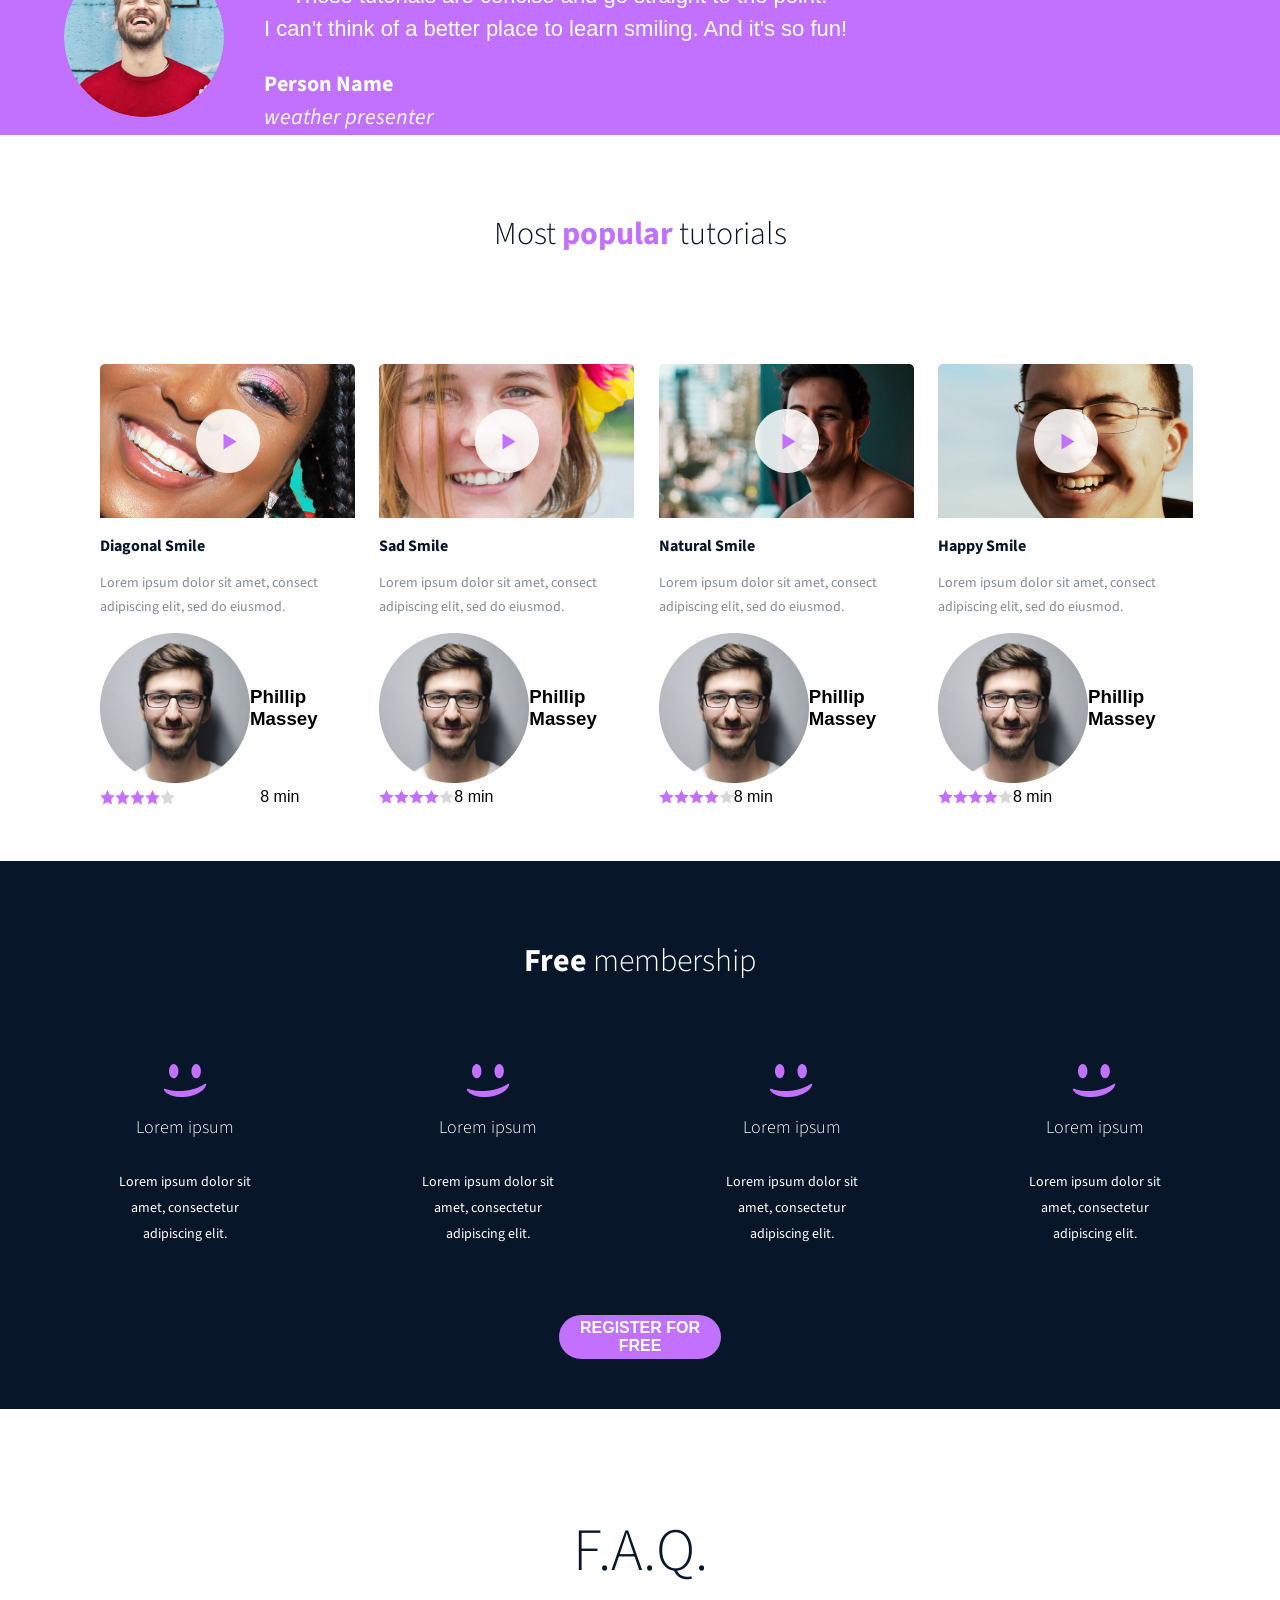
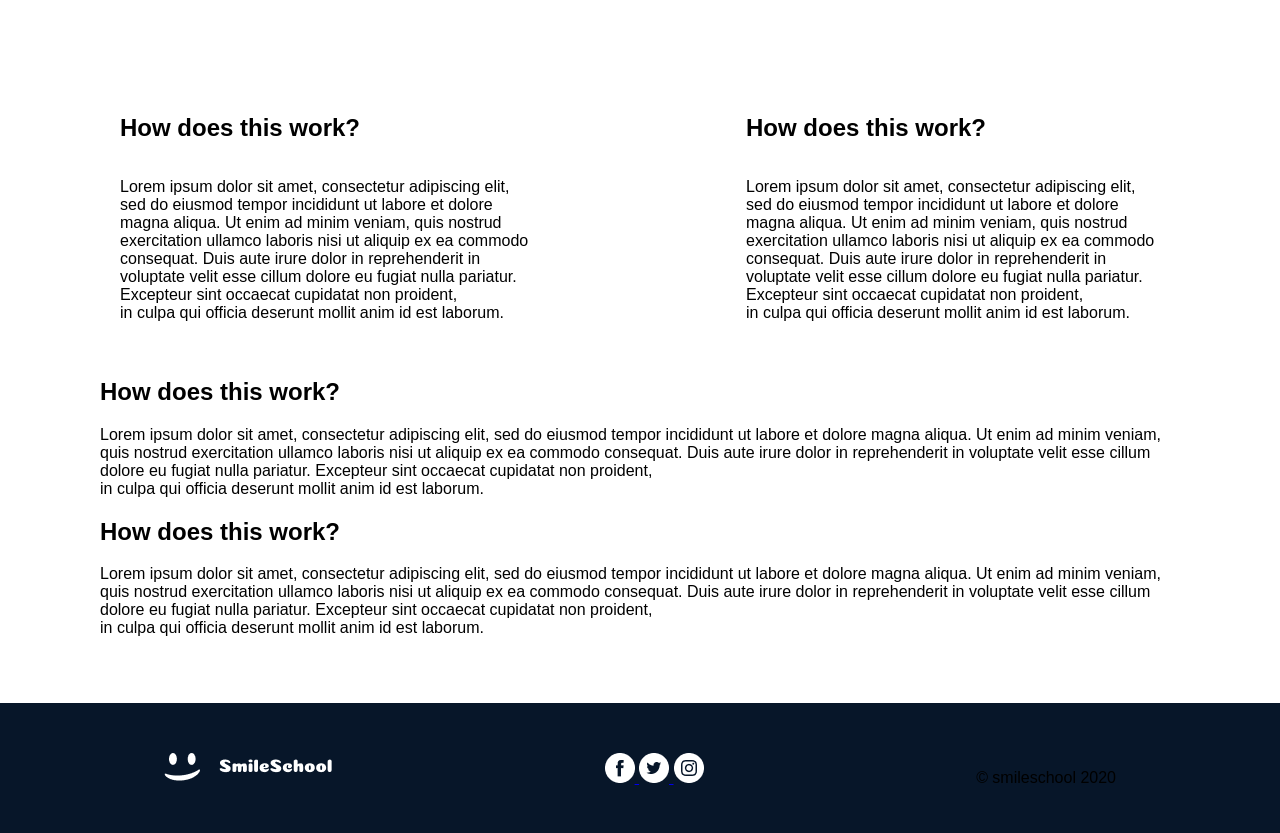
==== commit bb1bda86: "edit" ====
--- a/css_advanced/index.html
+++ b/css_advanced/index.html
@@ -27,11 +27,13 @@
     <!--section 1-landing -->
     <section> 
         <div class="landing">
-          <h1 class="landing-h1">Get Schooled</h1>
-            <p class="landing-p"> SMILES  GRIN  LAUGH </p>
-            <button class="button">
-                Register  For  Free
-            </button>
+          <h1 class="landing-h1">Get Schooled</
+            <p class="landing-p"> 
+                <span>SMILES</span>
+                <span>GRIN</span>
+                <span>LAUGH</span>
+            </p>
+            <button class="button">Register  For  Free</button>
         </div>
         <div class="pros">
             <h2 class="pros-h2">
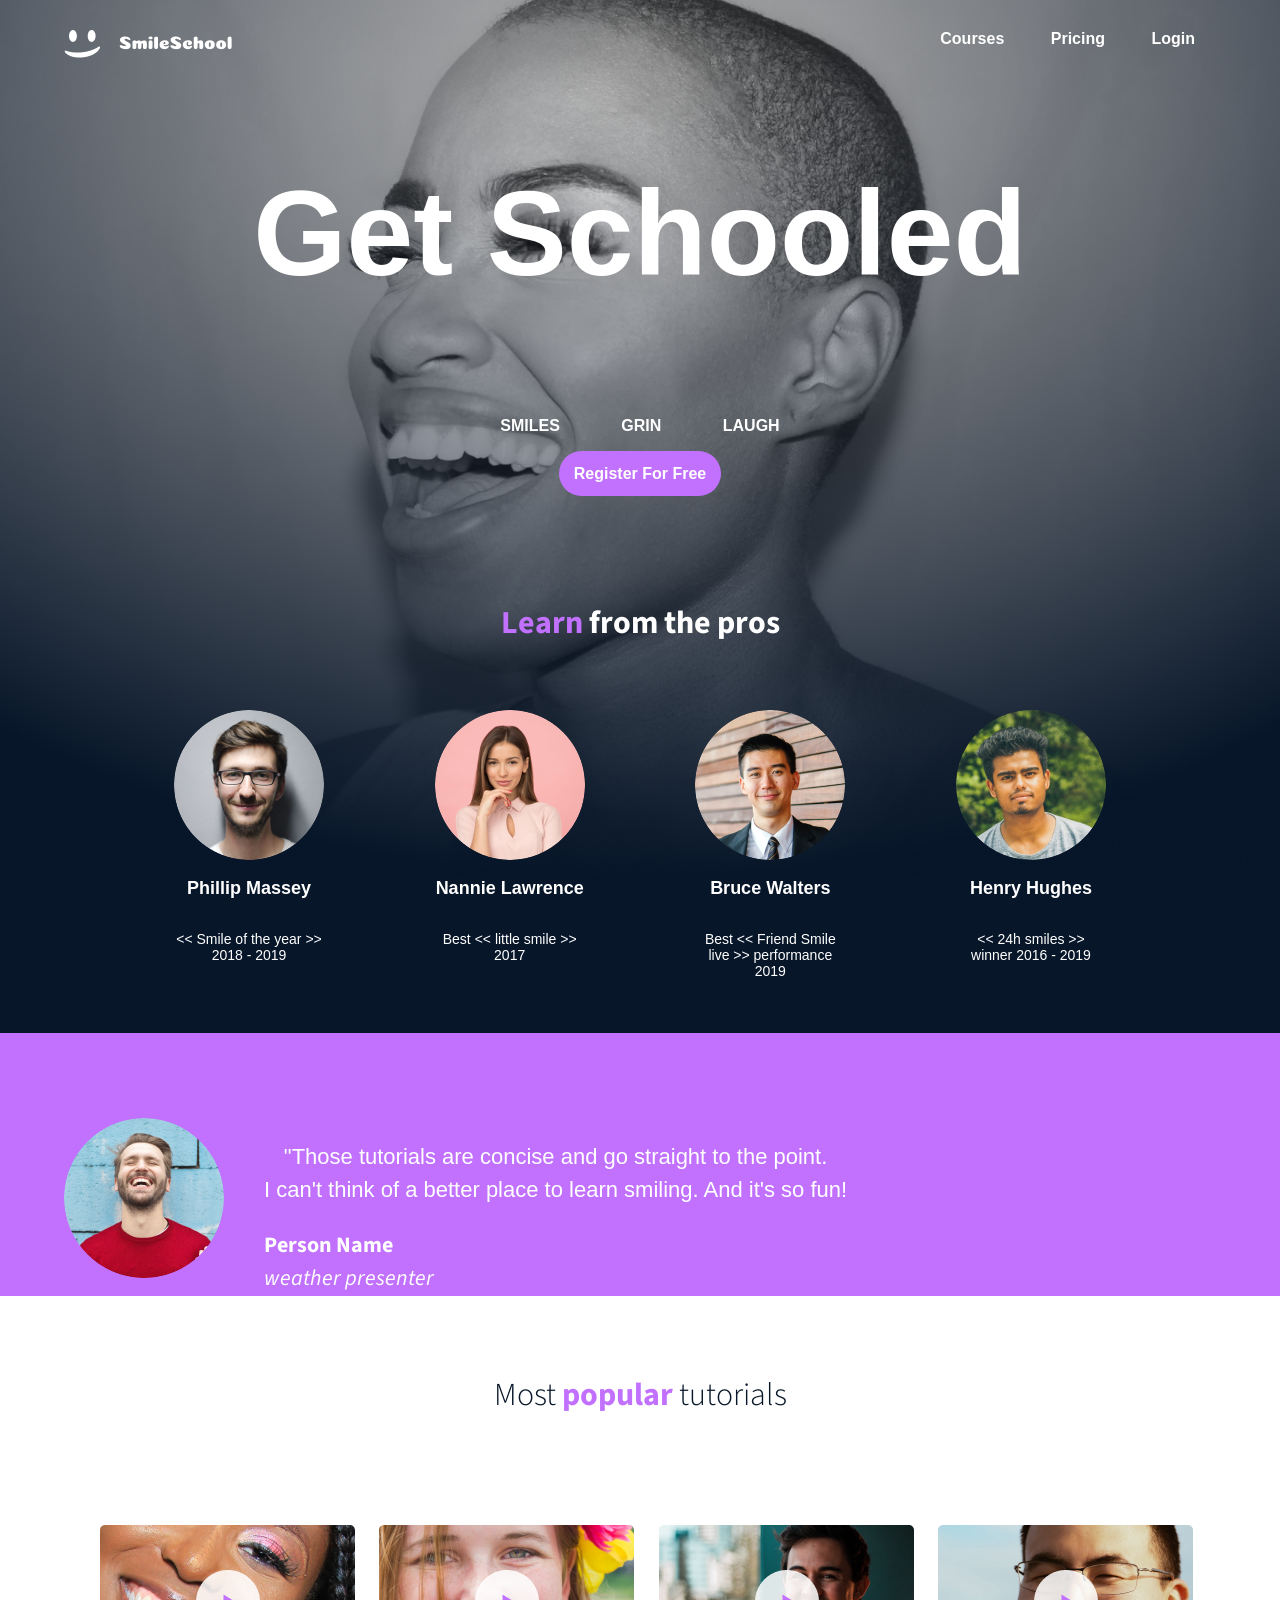
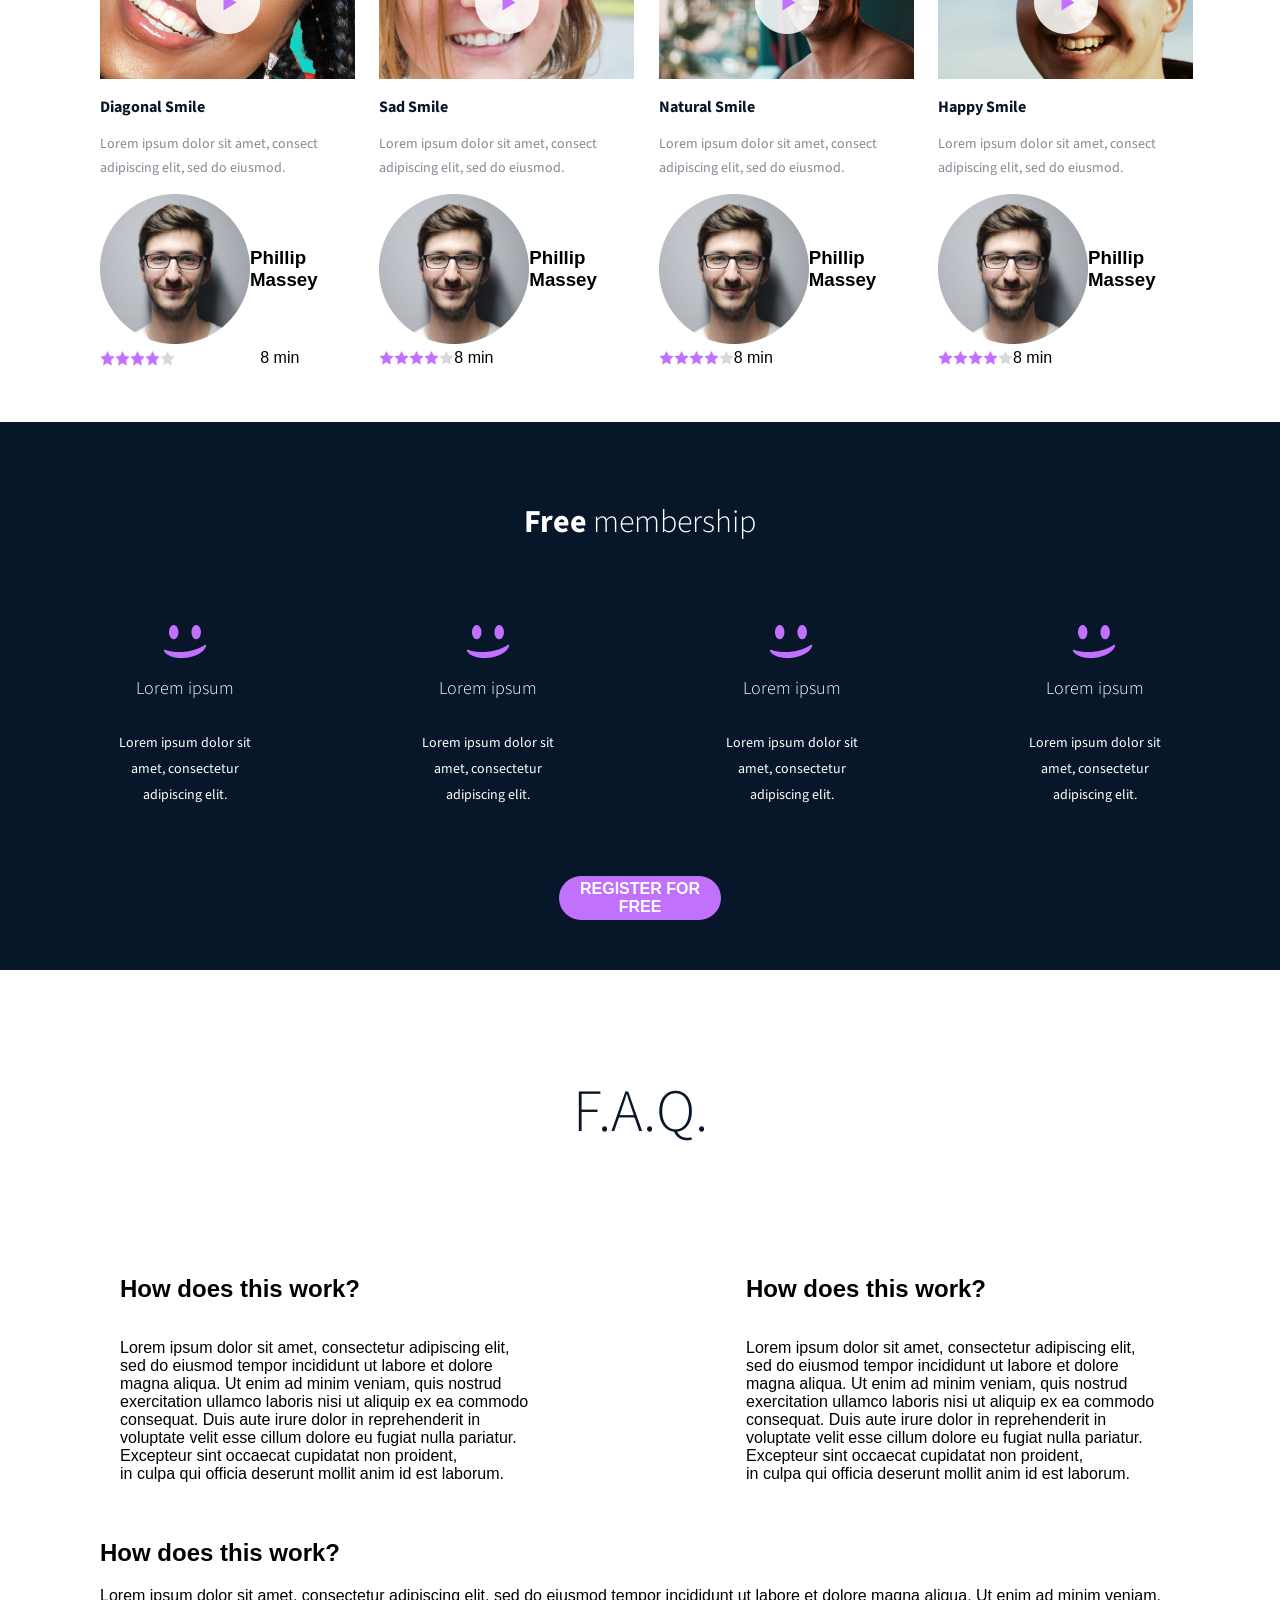
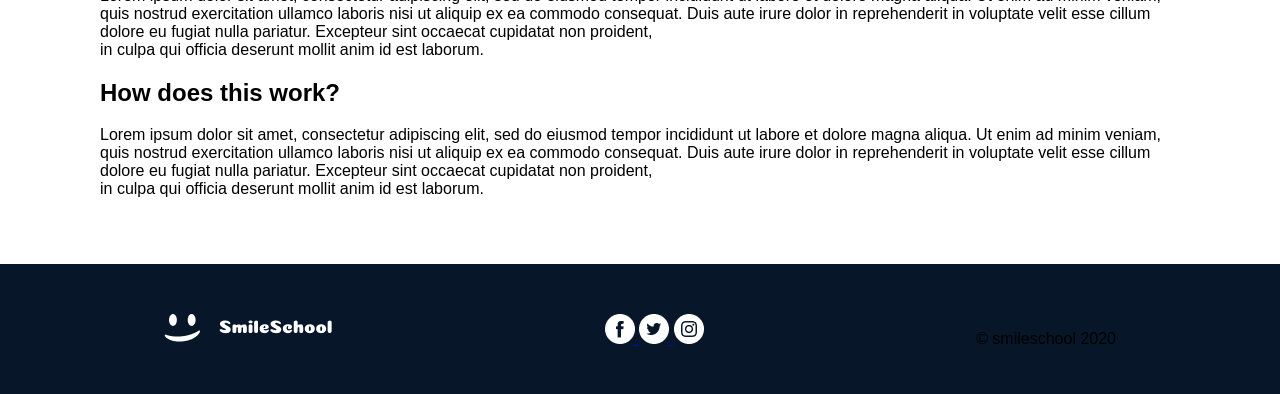
==== commit 8fcf4921: "edit revert" ====
--- a/css_advanced/index.html
+++ b/css_advanced/index.html
@@ -27,7 +27,7 @@
     <!--section 1-landing -->
     <section> 
         <div class="landing">
-          <h1 class="landing-h1">Get Schooled</
+          <h1 class="landing-h1">Get Schooled</h1>
             <p class="landing-p"> 
                 <span>SMILES</span>
                 <span>GRIN</span>
